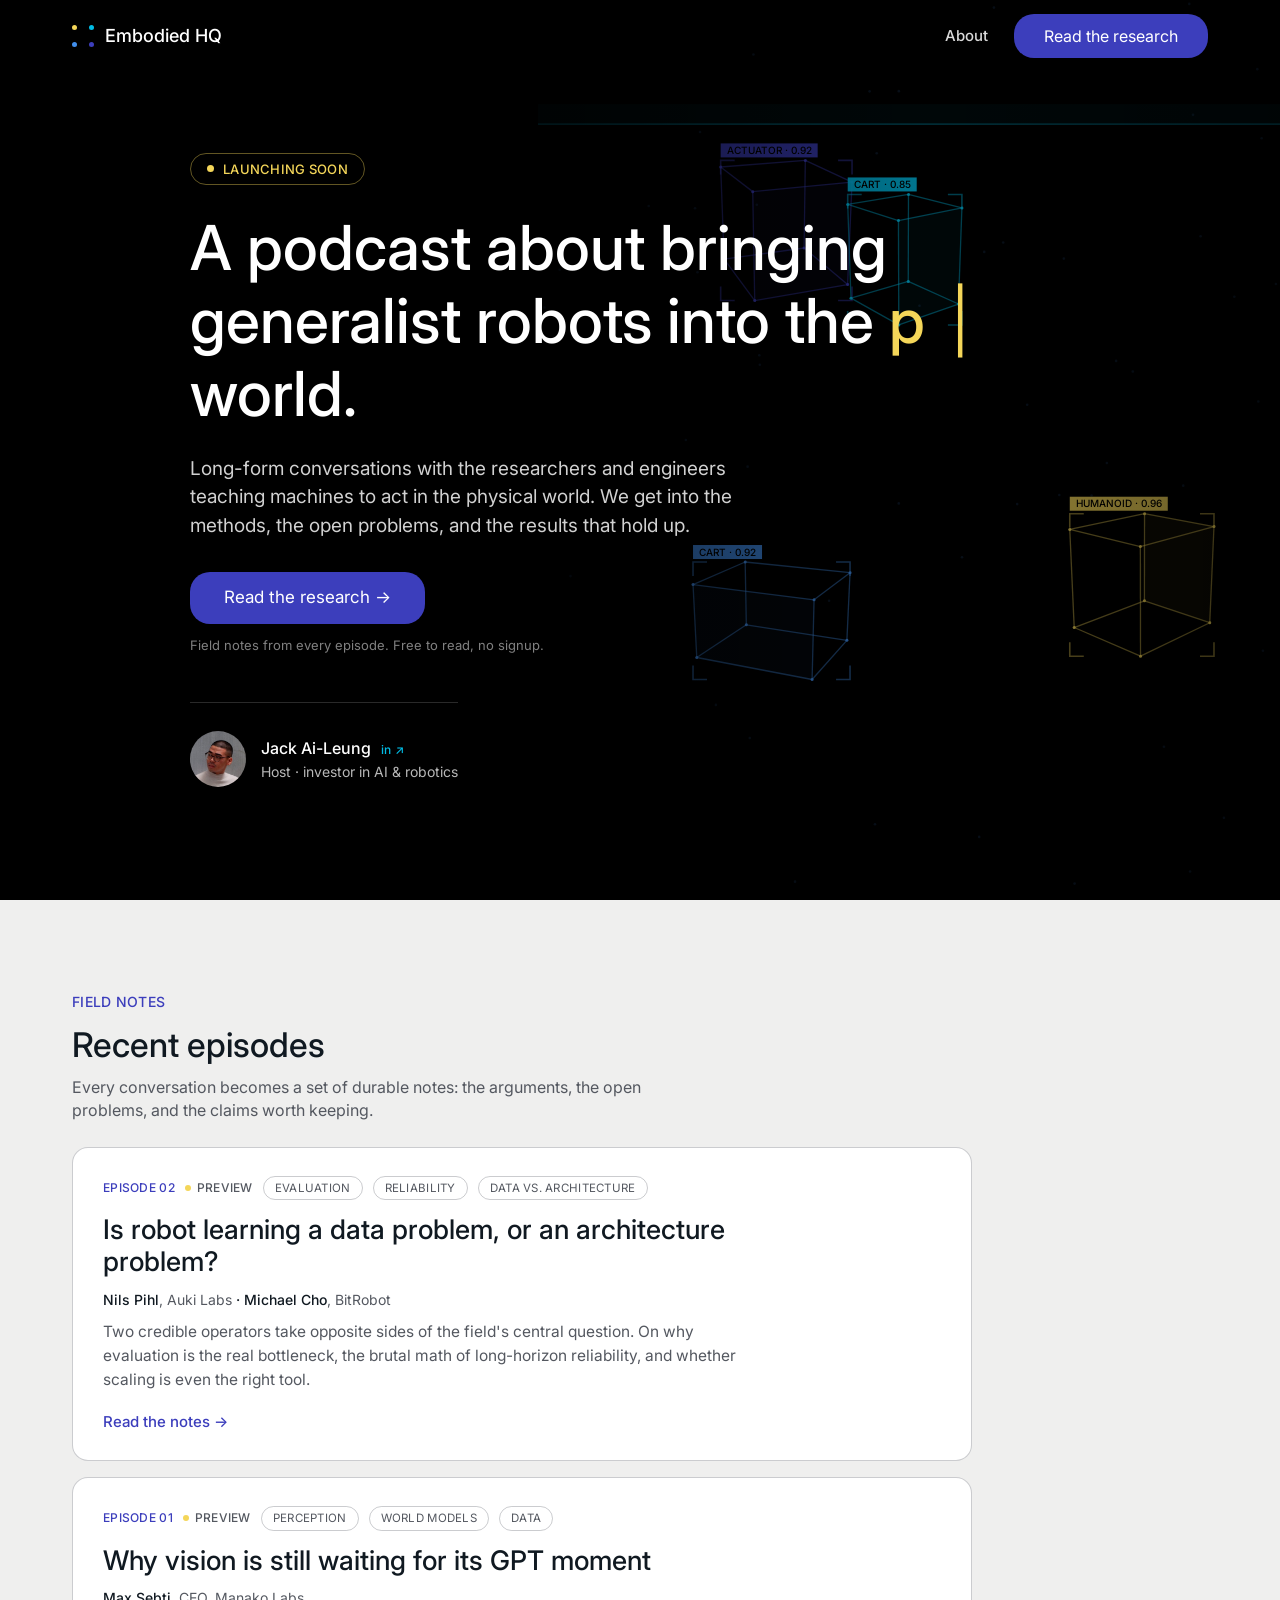
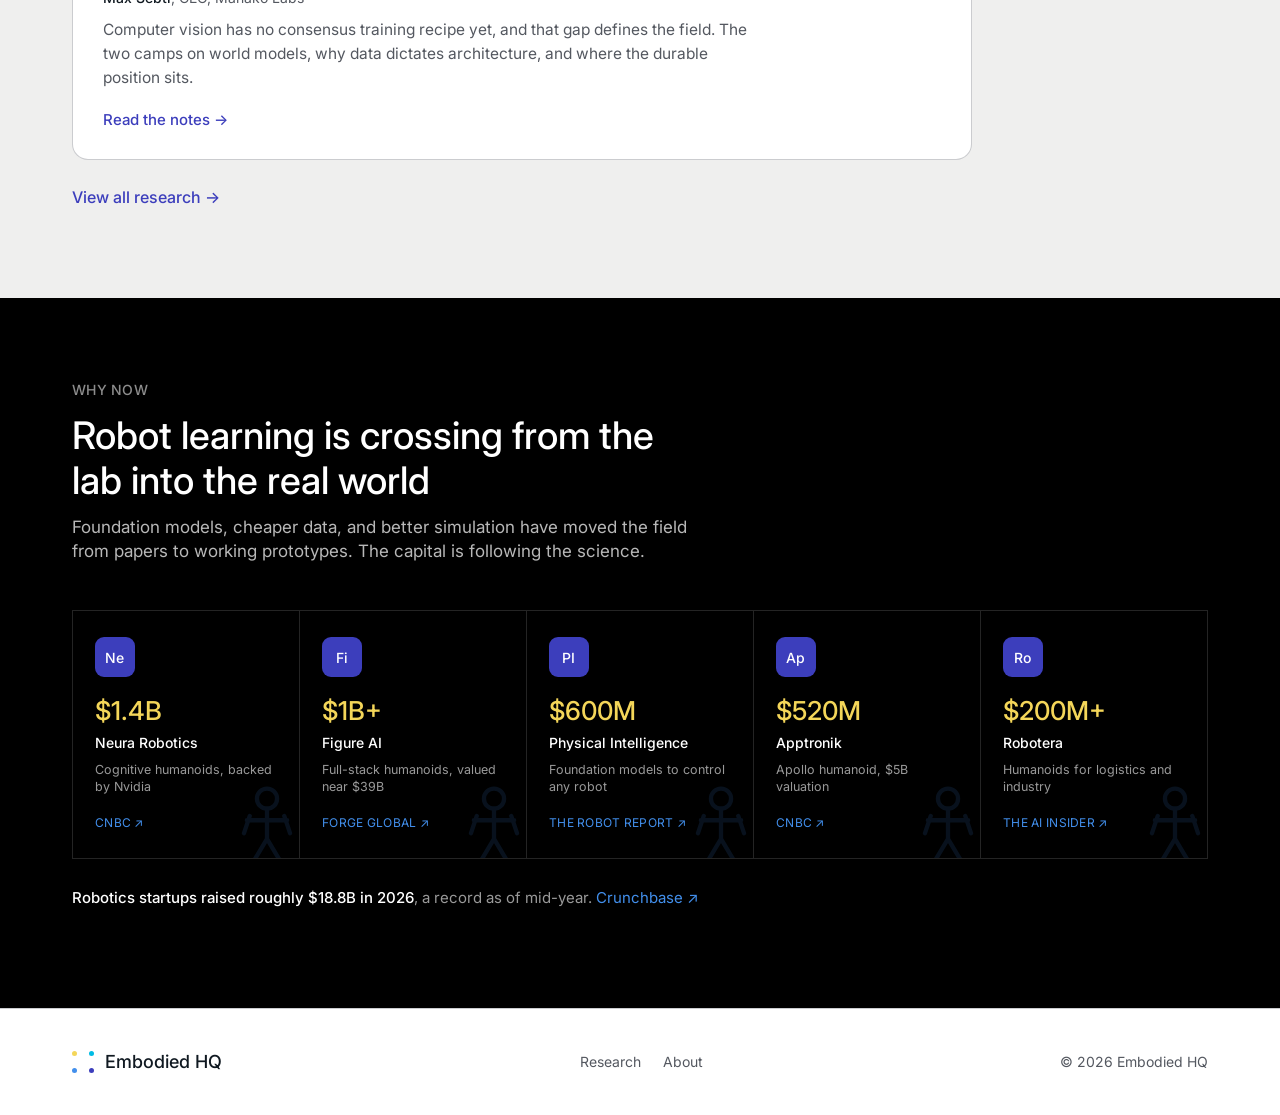
==== index.html @ 8eb31471 "Home: recent-episodes showcase, research-focused CTA, remove Substack - Remove 'What we get into' th" ====
<!DOCTYPE html>
<html lang="en">
<head>
<meta charset="UTF-8">
<meta name="viewport" content="width=device-width, initial-scale=1.0">
<title>Embodied HQ: A Podcast on Robot Learning</title>
<meta name="description" content="In-depth conversations with the researchers building generalist robots. We cover the methods, the open problems, and the results that hold up. Launching soon.">
<meta name="theme-color" content="#000000">
<link rel="canonical" href="https://embodiedhq.io/">
<meta property="og:type" content="website">
<meta property="og:site_name" content="Embodied HQ">
<meta property="og:url" content="https://embodiedhq.io/">
<meta property="og:title" content="Embodied HQ: A Podcast on Robot Learning">
<meta property="og:description" content="In-depth conversations with the researchers building generalist robots. We cover the methods, the open problems, and the results that hold up. Launching soon.">
<meta property="og:image" content="https://embodiedhq.io/og-image.png">
<meta property="og:image:width" content="1200">
<meta property="og:image:height" content="630">
<meta name="twitter:card" content="summary_large_image">
<meta name="twitter:title" content="Embodied HQ: A Podcast on Robot Learning">
<meta name="twitter:description" content="In-depth conversations with the researchers building generalist robots. We cover the methods, the open problems, and the results that hold up. Launching soon.">
<meta name="twitter:image" content="https://embodiedhq.io/og-image.png">
<link rel="icon" type="image/svg+xml" href="favicon.svg">
<link rel="preconnect" href="https://fonts.googleapis.com">
<link rel="preconnect" href="https://fonts.gstatic.com" crossorigin>
<link href="https://fonts.googleapis.com/css2?family=Inter:wght@400;500&display=swap" rel="stylesheet">
<link rel="stylesheet" href="styles.css">
<script type="application/ld+json">
{"@context":"https://schema.org","@type":"PodcastSeries","name":"Embodied HQ","url":"https://embodiedhq.io/","description":"A podcast on robot learning. Long-form conversations with the researchers and engineers building generalist robots.","inLanguage":"en"}
</script>
<script>
// funding-logo fallback: duckduckgo, then google favicons, then a styled monogram (defined early so it exists when an <img> load fails during parse)
function lf(img){
  if(!img.dataset.s){img.dataset.s='1';img.src='https://www.google.com/s2/favicons?domain='+img.dataset.d+'&sz=128';return;}
  img.onerror=null;var p=img.parentNode;p.classList.add('mono');p.textContent=img.dataset.m;
}
</script>
</head>
<body>

<header id="hdr">
  <div class="wrap nav">
    <a class="brand" href="#top">
      <span class="dots"><span></span><span></span><span></span><span></span></span>
      Embodied HQ
    </a>
    <nav class="nav-links">
      <a href="about.html">About</a>
      <a class="btn" href="research.html">Read the research</a>
    </nav>
  </div>
</header>

<main id="top">
  <!-- HERO -->
  <section class="hero" id="hero">
    <canvas id="cloud" aria-hidden="true"></canvas>
    <div class="veil"></div>
    <div class="wrap hero-inner">
      <span class="badge"><span class="pulse"></span>Launching soon</span>
      <h1>A podcast about bringing generalist robots into the <span class="rot" id="rot">real</span><span class="cursor">|</span> world.</h1>
      <p class="lede">Long-form conversations with the researchers and engineers teaching machines to act in the physical world. We get into the methods, the open problems, and the results that hold up.</p>
      <div class="hero-cta">
        <a class="btn btn-lg" href="research.html">Read the research →</a>
      </div>
      <p class="fineprint">Field notes from every episode. Free to read, no signup.</p>
      <a class="host" href="https://www.linkedin.com/in/jackpylon/" target="_blank" rel="noopener">
        <div class="pic" id="hostpic">JA</div>
        <div class="who">
          <div class="nm">Jack Ai-Leung <span class="in">in ↗</span></div>
          <div class="desc">Host · investor in AI &amp; robotics</div>
        </div>
      </a>
    </div>
  </section>

  <!-- RECENT EPISODES -->
  <section class="ep-teaser" id="episode">
    <div class="wrap">
      <div class="kicker reveal">
        <span class="eyebrow accent">Field notes</span>
        <h2>Recent episodes</h2>
        <p>Every conversation becomes a set of durable notes: the arguments, the open problems, and the claims worth keeping.</p>
      </div>
      <a class="ecard reveal" href="episode-02.html">
        <div class="top">
          <span class="num">Episode 02</span>
          <span class="status"><span class="dot"></span>Preview</span>
          <span class="tag">Evaluation</span>
          <span class="tag">Reliability</span>
          <span class="tag">Data vs. architecture</span>
        </div>
        <h3>Is robot learning a data problem, or an architecture problem?</h3>
        <div class="meta">Nils Pihl<span>, Auki Labs</span> · Michael Cho<span>, BitRobot</span></div>
        <p>Two credible operators take opposite sides of the field's central question. On why evaluation is the real bottleneck, the brutal math of long-horizon reliability, and whether scaling is even the right tool.</p>
        <span class="rlink">Read the notes →</span>
      </a>
      <a class="ecard reveal" href="episode-01.html">
        <div class="top">
          <span class="num">Episode 01</span>
          <span class="status"><span class="dot"></span>Preview</span>
          <span class="tag">Perception</span>
          <span class="tag">World models</span>
          <span class="tag">Data</span>
        </div>
        <h3>Why vision is still waiting for its GPT moment</h3>
        <div class="meta">Max Sebti<span>, CEO, Manako Labs</span></div>
        <p>Computer vision has no consensus training recipe yet, and that gap defines the field. The two camps on world models, why data dictates architecture, and where the durable position sits.</p>
        <span class="rlink">Read the notes →</span>
      </a>
      <a class="rlink reveal" href="research.html" style="display:inline-block;margin-top:10px;font-size:16px">View all research →</a>
    </div>
  </section>

  <!-- WHY NOW: research inflection, capital as supporting proof -->
  <section class="moment" id="moment">
    <div class="wrap">
      <div class="head-row reveal">
        <span class="eyebrow dim">Why now</span>
        <h2>Robot learning is crossing from the lab into the real world</h2>
        <p>Foundation models, cheaper data, and better simulation have moved the field from papers to working prototypes. The capital is following the science.</p>
      </div>
      <div class="heads">
        <a class="head reveal" href="https://www.cnbc.com/2026/06/10/neura-robotics-funding-ai-humanoid-robots.html" target="_blank" rel="noopener">
          <div class="logo"><img data-d="neura-robotics.com" data-m="Ne" src="https://icons.duckduckgo.com/ip3/neura-robotics.com.ico" alt="Neura Robotics" onerror="lf(this)"></div>
          <div class="amt">$1.4B</div>
          <div class="co">Neura Robotics</div>
          <div class="desc">Cognitive humanoids, backed by Nvidia</div>
          <span class="src">CNBC ↗</span>
          <svg class="glyph" viewBox="0 0 64 64" fill="none" stroke="currentColor" stroke-width="3" stroke-linecap="round"><circle cx="32" cy="13" r="7"/><path d="M32 20v21M18 28h28M32 41l-9 15M32 41l9 15M20 25l-4 12M44 25l4 12"/></svg>
        </a>
        <a class="head reveal" href="https://forgeglobal.com/insights/figure-ai-robotics-growth-2026/" target="_blank" rel="noopener">
          <div class="logo"><img data-d="figure.ai" data-m="Fi" src="https://icons.duckduckgo.com/ip3/figure.ai.ico" alt="Figure AI" onerror="lf(this)"></div>
          <div class="amt">$1B+</div>
          <div class="co">Figure AI</div>
          <div class="desc">Full-stack humanoids, valued near $39B</div>
          <span class="src">Forge Global ↗</span>
          <svg class="glyph" viewBox="0 0 64 64" fill="none" stroke="currentColor" stroke-width="3" stroke-linecap="round"><circle cx="32" cy="13" r="7"/><path d="M32 20v21M18 28h28M32 41l-9 15M32 41l9 15M20 25l-4 12M44 25l4 12"/></svg>
        </a>
        <a class="head reveal" href="https://www.therobotreport.com/physical-intelligence-raises-600m-advance-robot-foundation-models/" target="_blank" rel="noopener">
          <div class="logo"><img data-d="physicalintelligence.company" data-m="PI" src="https://icons.duckduckgo.com/ip3/physicalintelligence.company.ico" alt="Physical Intelligence" onerror="lf(this)"></div>
          <div class="amt">$600M</div>
          <div class="co">Physical Intelligence</div>
          <div class="desc">Foundation models to control any robot</div>
          <span class="src">The Robot Report ↗</span>
          <svg class="glyph" viewBox="0 0 64 64" fill="none" stroke="currentColor" stroke-width="3" stroke-linecap="round"><circle cx="32" cy="13" r="7"/><path d="M32 20v21M18 28h28M32 41l-9 15M32 41l9 15M20 25l-4 12M44 25l4 12"/></svg>
        </a>
        <a class="head reveal" href="https://www.cnbc.com/2026/02/11/apptronik-raises-520-million-at-5-billion-valuation-for-apollo-robot.html" target="_blank" rel="noopener">
          <div class="logo"><img data-d="apptronik.com" data-m="Ap" src="https://icons.duckduckgo.com/ip3/apptronik.com.ico" alt="Apptronik" onerror="lf(this)"></div>
          <div class="amt">$520M</div>
          <div class="co">Apptronik</div>
          <div class="desc">Apollo humanoid, $5B valuation</div>
          <span class="src">CNBC ↗</span>
          <svg class="glyph" viewBox="0 0 64 64" fill="none" stroke="currentColor" stroke-width="3" stroke-linecap="round"><circle cx="32" cy="13" r="7"/><path d="M32 20v21M18 28h28M32 41l-9 15M32 41l9 15M20 25l-4 12M44 25l4 12"/></svg>
        </a>
        <a class="head reveal" href="https://theaiinsider.tech/2026/05/08/chinas-humanoid-robot-maker-robotera-raises-over-usd-200m-in-new-funding-round/" target="_blank" rel="noopener">
          <div class="logo"><img data-d="robotera.com" data-m="Ro" src="https://icons.duckduckgo.com/ip3/robotera.com.ico" alt="Robotera" onerror="lf(this)"></div>
          <div class="amt">$200M+</div>
          <div class="co">Robotera</div>
          <div class="desc">Humanoids for logistics and industry</div>
          <span class="src">The AI Insider ↗</span>
          <svg class="glyph" viewBox="0 0 64 64" fill="none" stroke="currentColor" stroke-width="3" stroke-linecap="round"><circle cx="32" cy="13" r="7"/><path d="M32 20v21M18 28h28M32 41l-9 15M32 41l9 15M20 25l-4 12M44 25l4 12"/></svg>
        </a>
      </div>
      <p class="stat reveal"><b>Robotics startups raised roughly $18.8B in 2026</b>, a record as of mid-year. <a href="https://news.crunchbase.com/robotics/startup-venture-funding-surges-2026-data/" target="_blank" rel="noopener">Crunchbase ↗</a></p>
    </div>
  </section>
</main>

<footer>
  <div class="wrap foot">
    <a class="brand" href="#top">
      <span class="dots"><span></span><span></span><span></span><span></span></span>
      Embodied HQ
    </a>
    <div class="foot-links">
      <a href="research.html">Research</a>
      <a href="about.html">About</a>
    </div>
    <div class="cr">© 2026 Embodied HQ</div>
  </div>
</footer>

<script>
const hdr=document.getElementById('hdr');
addEventListener('scroll',()=>{hdr.classList.toggle('scrolled',scrollY>40);});
const RM=matchMedia('(prefers-reduced-motion:reduce)').matches;

// swap monogram for real photo if it loads
(function(){
  const el=document.getElementById('hostpic');const img=new Image();
  img.onload=()=>{el.textContent='';};img.onerror=()=>{el.style.backgroundImage='none';};
  img.src='host.jpg';
})();

// rotating hero word
(function(){
  if(RM)return;
  const words=['real','physical','messy','human','unstructured'];
  const el=document.getElementById('rot');let w=0,c=0,del=false;
  function tick(){const word=words[w];el.textContent=del?word.slice(0,c--):word.slice(0,c++);
    let t=del?55:110;if(!del&&c===word.length+1){del=true;t=1400;}
    else if(del&&c<0){del=false;c=0;w=(w+1)%words.length;t=180;}setTimeout(tick,t);}
  tick();
})();

// Machine-vision hero: animated 3D detection boxes + scan lock
(function(){
  if(RM)return;
  const cv=document.getElementById('cloud');const ctx=cv.getContext('2d');
  let W,H,DPR=Math.min(devicePixelRatio||1,2);
  const PAL=['#00BCE5','#428FEC','#F4D659','#3C3EBC'];
  const LABELS=['ROBOT ARM','GRIPPER','CONVEYOR','BIN','PALLET','OBJECT','HUMANOID','ACTUATOR','CART'];
  const F=520,PITCH=0.32,EDGES=[[0,1],[2,3],[4,5],[6,7],[0,2],[1,3],[4,6],[5,7],[0,4],[1,5],[2,6],[3,7]];
  let boxes=[],dots=[],scanY=0,scanDir=1;
  const rnd=(a,b)=>a+Math.random()*(b-a);
  function makeBox(fromRight){
    return {x:fromRight?W+90:rnd(W*0.30,W*0.95),y:rnd(H*0.24,H*0.80),
      w:rnd(72,132),h:rnd(58,108),d:rnd(60,118),
      yaw:rnd(0,6.28),yawv:rnd(-0.007,0.007)||0.004,vx:rnd(-0.45,-0.16),phase:rnd(0,6.28),
      col:PAL[(Math.random()*PAL.length)|0],label:LABELS[(Math.random()*LABELS.length)|0],
      conf:rnd(0.82,0.99),flash:0};
  }
  function build(){
    boxes=[];const n=W<720?2:4;for(let i=0;i<n;i++)boxes.push(makeBox(false));
    dots=[];const dn=Math.min(80,(W*H/13000)|0);
    for(let i=0;i<dn;i++)dots.push({x:Math.random()*W,y:Math.random()*H,vx:rnd(-0.12,-0.02)});
  }
  function verts(b,cy){
    const hw=b.w/2,hh=b.h/2,hd=b.d/2,ca=Math.cos(b.yaw),sa=Math.sin(b.yaw),cp=Math.cos(PITCH),sp=Math.sin(PITCH),o=[];
    for(const sx of[-1,1])for(const sy of[-1,1])for(const sz of[-1,1]){
      const x=sx*hw,y=sy*hh,z=sz*hd,x1=x*ca-z*sa,z1=x*sa+z*ca,y2=y*cp-z1*sp,z2=y*sp+z1*cp,s=F/(F+z2);
      o.push({X:b.x+x1*s,Y:cy+y2*s});
    }
    return o;
  }
  function frame(ts){
    ctx.clearRect(0,0,W,H);
    ctx.fillStyle='#428FEC';
    for(const d of dots){d.x+=d.vx;if(d.x<0)d.x=W;ctx.globalAlpha=0.15;ctx.beginPath();ctx.arc(d.x,d.y,1.3,0,6.28);ctx.fill();}
    scanY+=1.7*scanDir;if(scanY>H){scanY=H;scanDir=-1;}if(scanY<0){scanY=0;scanDir=1;}
    ctx.globalAlpha=0.45;ctx.strokeStyle='#00BCE5';ctx.lineWidth=1.3;
    ctx.beginPath();ctx.moveTo(0,scanY);ctx.lineTo(W,scanY);ctx.stroke();
    ctx.globalAlpha=0.05;ctx.fillStyle='#00BCE5';ctx.fillRect(0,scanDir>0?scanY-20:scanY,W,20);
    for(const b of boxes){
      b.yaw+=b.yawv;b.x+=b.vx;
      const cy=b.y+Math.sin(ts*0.0012+b.phase)*5;
      const vs=verts(b,cy);
      let minX=1e9,minY=1e9,maxX=-1e9,maxY=-1e9;
      for(const v of vs){if(v.X<minX)minX=v.X;if(v.Y<minY)minY=v.Y;if(v.X>maxX)maxX=v.X;if(v.Y>maxY)maxY=v.Y;}
      if(maxX<-30){Object.assign(b,makeBox(true));continue;}
      if(Math.abs((minY+maxY)/2-scanY)<24)b.flash=1;b.flash*=0.93;
      ctx.globalAlpha=0.05+b.flash*0.12;ctx.fillStyle=b.col;
      ctx.beginPath();ctx.moveTo(vs[1].X,vs[1].Y);ctx.lineTo(vs[3].X,vs[3].Y);ctx.lineTo(vs[7].X,vs[7].Y);ctx.lineTo(vs[5].X,vs[5].Y);ctx.closePath();ctx.fill();
      ctx.strokeStyle=b.col;ctx.lineWidth=1.3;
      for(const e of EDGES){ctx.globalAlpha=0.5+b.flash*0.4;ctx.beginPath();ctx.moveTo(vs[e[0]].X,vs[e[0]].Y);ctx.lineTo(vs[e[1]].X,vs[e[1]].Y);ctx.stroke();}
      ctx.globalAlpha=0.9;ctx.fillStyle=b.col;
      for(const v of vs){ctx.beginPath();ctx.arc(v.X,v.Y,1.5,0,6.28);ctx.fill();}
      const L=14;ctx.globalAlpha=0.5+b.flash*0.5;ctx.lineWidth=1.6;ctx.beginPath();
      ctx.moveTo(minX,minY+L);ctx.lineTo(minX,minY);ctx.lineTo(minX+L,minY);
      ctx.moveTo(maxX-L,minY);ctx.lineTo(maxX,minY);ctx.lineTo(maxX,minY+L);
      ctx.moveTo(maxX,maxY-L);ctx.lineTo(maxX,maxY);ctx.lineTo(maxX-L,maxY);
      ctx.moveTo(minX+L,maxY);ctx.lineTo(minX,maxY);ctx.lineTo(minX,maxY-L);ctx.stroke();
      const txt=b.label+' · '+(b.conf+Math.sin(ts*0.002+b.phase)*0.008).toFixed(2);
      ctx.font='500 10px Inter, sans-serif';const tw=ctx.measureText(txt).width;
      ctx.globalAlpha=0.92;ctx.fillStyle=b.col;ctx.fillRect(minX,minY-17,tw+12,14);
      ctx.globalAlpha=1;ctx.fillStyle='#000';ctx.fillText(txt,minX+6,minY-6.5);
    }
    ctx.globalAlpha=1;requestAnimationFrame(frame);
  }
  function resize(){W=cv.clientWidth;H=cv.clientHeight;cv.width=W*DPR;cv.height=H*DPR;ctx.setTransform(DPR,0,0,DPR,0,0);build();}
  addEventListener('resize',resize);resize();requestAnimationFrame(frame);
})();

const io=new IntersectionObserver((es)=>{es.forEach(e=>{if(e.isIntersecting){e.target.classList.add('in');io.unobserve(e.target);}});},{threshold:0.12});
document.querySelectorAll('.reveal').forEach(el=>io.observe(el));
</script>
</body>
</html>
---- styles.css ----
/* Embodied HQ — shared stylesheet */
:root{
  --bg:#FFFFFF;--bg-dark:#000000;--text:#101921;--muted:#545860;
  --hairline:rgba(84,88,96,0.30);--line-dk:rgba(255,255,255,0.14);
  --accent:#3C3EBC;--highlight:#F4D659;--blue:#428FEC;--cyan:#00BCE5;--panel:#EFEFEE;
  --container:1200px;--radius-pill:20px;
  --font:"Inter",-apple-system,BlinkMacSystemFont,sans-serif;--ease:0.6s ease-in-out;
}
*{margin:0;padding:0;box-sizing:border-box}
html{scroll-behavior:smooth}
body{font-family:var(--font);font-weight:400;color:var(--text);background:var(--bg);font-size:16px;line-height:1.41;-webkit-font-smoothing:antialiased}
.wrap{max-width:var(--container);margin:0 auto;padding:0 32px}
a{color:inherit;text-decoration:none}
.eyebrow{font-size:14px;font-weight:500;letter-spacing:0.28px;text-transform:uppercase;color:var(--muted)}
.eyebrow.dim{color:rgba(255,255,255,0.55)}
.eyebrow.accent{color:var(--accent)}
h1,h2,h3{font-weight:500;letter-spacing:normal}

.btn{display:inline-block;background:var(--accent);color:#fff;border:0;border-radius:var(--radius-pill);padding:11px 30px;font-family:var(--font);font-size:16px;font-weight:400;cursor:pointer;transition:var(--ease)}
.btn:hover{background:#2c2e9c;transform:translateY(-1px)}
.btn-lg{padding:14px 34px;font-size:17px}

header{position:fixed;top:0;left:0;right:0;z-index:50;background:transparent;transition:var(--ease)}
header.scrolled{background:rgba(255,255,255,0.92);backdrop-filter:blur(8px);border-bottom:1px solid var(--hairline)}
.nav{display:flex;align-items:center;justify-content:space-between;height:72px}
.brand{display:flex;align-items:center;gap:11px;font-weight:500;font-size:18px;color:#fff;transition:var(--ease);white-space:nowrap;flex:0 0 auto}
header.scrolled .brand{color:var(--text)}
.brand .dots{display:inline-block;width:22px;height:22px;position:relative}
.brand .dots span{position:absolute;width:5px;height:5px;border-radius:50%}
.brand .dots span:nth-child(1){top:0;left:0;background:var(--highlight)}
.brand .dots span:nth-child(2){top:0;right:0;background:var(--cyan)}
.brand .dots span:nth-child(3){bottom:0;left:0;background:var(--blue)}
.brand .dots span:nth-child(4){bottom:0;right:0;background:var(--accent)}
.nav .btn{color:#fff}
.nav-links{display:flex;align-items:center;gap:26px}
.nav-links>a:not(.btn){font-size:15px;font-weight:500;color:rgba(255,255,255,0.85);transition:var(--ease)}
header.scrolled .nav-links>a:not(.btn){color:var(--text)}
.nav-links>a:not(.btn):hover{color:#fff}
header.scrolled .nav-links>a:not(.btn):hover{color:var(--accent)}

/* HERO (home) */
.hero{position:relative;background:var(--bg-dark);color:#fff;min-height:100vh;display:flex;align-items:center;overflow:hidden}
#cloud{position:absolute;inset:0;width:100%;height:100%;display:block;z-index:0}
.hero .veil{position:absolute;inset:0;z-index:1;pointer-events:none;background:linear-gradient(90deg,rgba(0,0,0,0.93) 0%,rgba(0,0,0,0.72) 40%,rgba(0,0,0,0.32) 72%,rgba(0,0,0,0.55) 100%)}
.hero-inner{position:relative;z-index:2;padding:120px 0 80px}
.badge{display:inline-flex;align-items:center;gap:9px;font-size:13px;font-weight:500;letter-spacing:0.28px;text-transform:uppercase;color:var(--highlight);border:1px solid rgba(244,214,89,0.4);border-radius:var(--radius-pill);padding:6px 16px;margin-bottom:26px}
.badge .pulse{width:7px;height:7px;border-radius:50%;background:var(--highlight);animation:pulse 2s infinite}
@keyframes pulse{0%{box-shadow:0 0 0 0 rgba(244,214,89,0.5)}70%{box-shadow:0 0 0 8px rgba(244,214,89,0)}100%{box-shadow:0 0 0 0 rgba(244,214,89,0)}}
.hero h1{font-size:clamp(38px,6vw,62px);line-height:1.18;font-weight:500;max-width:900px;margin:0 0 24px}
.hero h1 .rot{color:var(--highlight);display:inline-block;min-width:1.6ch}
.hero h1 .cursor{color:var(--highlight);font-weight:400;animation:blink 1s step-end infinite}
@keyframes blink{50%{opacity:0}}
.hero p.lede{font-size:19px;line-height:1.5;color:rgba(255,255,255,0.82);max-width:600px;margin-bottom:32px}
.fineprint{font-size:13px;color:rgba(255,255,255,0.5);margin-top:12px}

.host{display:flex;align-items:center;gap:15px;margin-top:48px;padding-top:28px;border-top:1px solid rgba(255,255,255,0.16);max-width:480px;width:fit-content;transition:var(--ease)}
.host:hover{opacity:0.82}
.host .pic{width:56px;height:56px;border-radius:50%;flex:0 0 56px;background:var(--accent) center/cover no-repeat;background-image:url('host.jpg');display:flex;align-items:center;justify-content:center;font-size:19px;font-weight:500;color:#fff;overflow:hidden}
.host .who .nm{font-size:16px;font-weight:500;color:#fff}
.host .who .nm .in{font-size:12px;letter-spacing:0.4px;color:var(--cyan);margin-left:6px}
.host .who .desc{font-size:14px;color:rgba(255,255,255,0.72);margin-top:2px}

/* THEMES */
.themes{background:var(--bg-dark);color:#fff;padding:100px 0 0}
.themes .head-row{margin-bottom:40px;max-width:660px}
.themes h2{font-size:clamp(26px,3.2vw,38px);line-height:1.18;margin:12px 0 14px}
.themes .head-row p{font-size:17px;color:rgba(255,255,255,0.72)}
.tgrid{display:grid;grid-template-columns:repeat(3,1fr);border-top:1px solid var(--line-dk);border-left:1px solid var(--line-dk)}
@media(max-width:900px){.tgrid{grid-template-columns:repeat(2,1fr)}}
@media(max-width:560px){.tgrid{grid-template-columns:1fr}}
.tcard{background:#000;padding:26px 22px;transition:var(--ease);border-right:1px solid var(--line-dk);border-bottom:1px solid var(--line-dk)}
.tcard:hover{background:#0b0b0b}
.tcard .tn{font-size:12px;letter-spacing:0.28px;text-transform:uppercase;color:var(--blue);display:block;margin-bottom:12px}
.tcard:hover .tn{color:var(--cyan)}
.tcard .tt{font-size:16px;font-weight:500;color:#fff;margin-bottom:8px}
.tcard .td{font-size:13.5px;line-height:1.5;color:rgba(255,255,255,0.62)}

/* WHY NOW / funding */
.moment{background:var(--bg-dark);color:#fff;padding:80px 0 100px}
.moment .head-row{margin-bottom:46px;max-width:640px}
.moment h2{font-size:clamp(26px,3.2vw,38px);line-height:1.18;margin:12px 0 14px}
.moment .head-row p{font-size:17px;color:rgba(255,255,255,0.72)}
.heads{display:grid;grid-template-columns:repeat(5,1fr);border-top:1px solid var(--line-dk);border-left:1px solid var(--line-dk)}
@media(max-width:900px){.heads{grid-template-columns:repeat(2,1fr)}}
@media(max-width:560px){.heads{grid-template-columns:1fr}}
.head{position:relative;overflow:hidden;background:#000;padding:26px 22px;transition:var(--ease);display:block;border-right:1px solid var(--line-dk);border-bottom:1px solid var(--line-dk)}
.head:hover{background:#0b0b0b}
.head .logo{position:relative;z-index:2;width:40px;height:40px;border-radius:9px;background:#fff;display:flex;align-items:center;justify-content:center;margin-bottom:16px;overflow:hidden}
.head .logo img{width:28px;height:28px;object-fit:contain}
.head .logo.mono{background:var(--accent);color:#fff;font-size:14px;font-weight:500;letter-spacing:0.3px}
.head .amt{position:relative;z-index:2;font-size:26px;font-weight:500;color:var(--highlight)}
.head .co{position:relative;z-index:2;font-size:14px;font-weight:500;margin:3px 0 8px;color:#fff}
.head .desc{position:relative;z-index:2;font-size:12.5px;line-height:1.4;color:rgba(255,255,255,0.6);margin-bottom:14px;min-height:34px}
.head .src{position:relative;z-index:2;display:inline-block;font-size:12px;letter-spacing:0.28px;text-transform:uppercase;color:var(--blue)}
.head:hover .src{color:var(--cyan)}
.head .glyph{position:absolute;right:-14px;bottom:-14px;width:92px;height:92px;color:var(--blue);opacity:0.12;z-index:1;transition:var(--ease)}
.head:hover .glyph{opacity:0.2;color:var(--cyan)}
.stat{margin-top:28px;font-size:15px;color:rgba(255,255,255,0.6)}
.stat b{color:#fff;font-weight:500}
.stat a{color:var(--blue)}

/* LATEST EPISODE TEASER */
.ep-teaser{background:var(--panel);color:var(--text);padding:90px 0}
.ep-teaser .kicker{margin-bottom:26px;max-width:640px}
.ep-teaser .kicker h2{font-size:clamp(24px,3vw,34px);line-height:1.16;margin:12px 0 12px}
.ep-teaser .kicker p{font-size:16px;color:var(--muted)}
.teaser-card{display:block;background:#fff;border:1px solid var(--hairline);border-radius:18px;padding:38px 40px;max-width:860px;transition:var(--ease)}
.teaser-card:hover{border-color:var(--accent)}
.teaser-card .eyebrow{color:var(--accent);display:block;margin-bottom:12px}
.teaser-card h3{font-size:clamp(22px,2.6vw,30px);font-weight:500;line-height:1.18;margin-bottom:16px;max-width:640px}
.teaser-card .guest{display:inline-flex;align-items:center;gap:10px;font-size:14px;color:var(--muted);margin-bottom:16px}
.teaser-card .guest .g-pic{width:32px;height:32px;border-radius:50%;flex:0 0 32px;background:var(--accent);display:flex;align-items:center;justify-content:center;font-size:12px;font-weight:500;color:#fff;letter-spacing:0.3px}
.teaser-card .guest .g-pic2{margin-left:-20px;box-shadow:0 0 0 2px #fff}
.teaser-card>p{font-size:16px;line-height:1.55;color:var(--muted);max-width:660px;margin-bottom:24px}
.rlink{display:inline-block;font-size:15px;font-weight:500;color:var(--accent);transition:var(--ease)}
.rlink:hover{color:#2c2e9c}

/* RESEARCH / interior hero */
.rhero{background:var(--bg-dark);color:#fff;padding:150px 0 70px}
.rhero .eyebrow{color:var(--highlight)}
.rhero h1{font-size:clamp(34px,5vw,54px);line-height:1.14;font-weight:500;max-width:820px;margin:14px 0 20px}
.rhero p{font-size:19px;line-height:1.5;color:rgba(255,255,255,0.78);max-width:640px}

/* EPISODE INDEX (research) */
.rindex{background:var(--bg);padding:64px 0 90px}
.rindex .lbl{font-size:13px;font-weight:500;letter-spacing:0.28px;text-transform:uppercase;color:var(--muted);margin-bottom:20px}
.ecard{display:block;border:1px solid var(--hairline);border-radius:16px;padding:28px 30px;background:#fff;transition:var(--ease);max-width:900px;margin-bottom:16px}
.ecard:hover{border-color:var(--accent);transform:translateY(-2px)}
.ecard .top{display:flex;gap:10px;align-items:center;flex-wrap:wrap;margin-bottom:14px}
.ecard .num{font-size:12px;font-weight:500;letter-spacing:0.28px;text-transform:uppercase;color:var(--accent)}
.ecard .status{display:inline-flex;align-items:center;gap:6px;font-size:12px;font-weight:500;letter-spacing:0.28px;text-transform:uppercase;color:var(--muted)}
.ecard .status .dot{width:6px;height:6px;border-radius:50%;background:var(--highlight)}
.ecard .tag{font-size:11.5px;letter-spacing:0.28px;text-transform:uppercase;color:var(--muted);border:1px solid var(--hairline);border-radius:var(--radius-pill);padding:3px 11px}
.ecard h3{font-size:clamp(21px,2.5vw,27px);font-weight:500;line-height:1.18;margin-bottom:12px;max-width:640px}
.ecard .meta{font-size:14px;color:var(--text);font-weight:500;margin-bottom:10px}
.ecard .meta span{color:var(--muted);font-weight:400}
.ecard>p{font-size:15.5px;line-height:1.55;color:var(--muted);max-width:660px;margin-bottom:18px}
.ecard:hover .rlink{color:#2c2e9c}

/* EPISODE detail (episode pages) */
.ephead{background:var(--bg-dark);color:#fff;padding:132px 0 62px}
.ephead .crumb{font-size:13px;letter-spacing:0.2px;color:rgba(255,255,255,0.55);margin-bottom:16px}
.ephead .crumb a{color:rgba(255,255,255,0.85);transition:var(--ease)}
.ephead .crumb a:hover{color:#fff}
.ephead .ep-num{font-size:12px;font-weight:500;letter-spacing:0.28px;text-transform:uppercase;color:var(--highlight)}
.ephead h1{font-size:clamp(28px,3.8vw,46px);line-height:1.12;font-weight:500;margin:12px 0 18px;max-width:840px}
.ephead .guest{display:flex;align-items:center;gap:11px;font-size:15px;color:rgba(255,255,255,0.72);flex-wrap:wrap}
.ephead .guest a{color:var(--cyan);font-weight:500}
.ephead .guest .g-pic{width:38px;height:38px;border-radius:50%;flex:0 0 38px;background:var(--accent);display:flex;align-items:center;justify-content:center;font-size:13px;font-weight:500;color:#fff;letter-spacing:0.3px}
.ephead .guest .g-pic+.g-pic{margin-left:-21px;box-shadow:0 0 0 2px var(--bg-dark)}
.ephead .lede{font-size:18px;line-height:1.55;color:rgba(255,255,255,0.82);max-width:760px;margin-top:24px}
.epbody{background:var(--panel);color:var(--text);padding:64px 0 90px}
.ideas{display:grid;grid-template-columns:repeat(2,1fr);gap:16px;margin-bottom:56px}
@media(max-width:720px){.ideas{grid-template-columns:1fr}}
.idea{background:#fff;border:1px solid var(--hairline);border-radius:14px;padding:24px}
.idea .q{font-size:18px;font-weight:500;line-height:1.34;margin-bottom:9px}
.idea .a{font-size:14.5px;line-height:1.55;color:var(--muted)}
.notes-h{font-size:14px;font-weight:500;letter-spacing:0.28px;text-transform:uppercase;color:var(--muted);margin-bottom:8px}
.note{border-top:1px solid var(--hairline)}
.note:last-of-type{border-bottom:1px solid var(--hairline)}
.note summary{cursor:pointer;list-style:none;padding:19px 0;font-size:17px;font-weight:500;display:flex;justify-content:space-between;align-items:center;gap:16px}
.note summary::-webkit-details-marker{display:none}
.note summary::after{content:'+';color:var(--accent);font-size:22px;font-weight:400;line-height:1}
.note[open] summary::after{content:'\2013'}
.note .body{padding:0 0 20px}
.note .body ul{margin:0}
.note .body li{list-style:none;position:relative;padding:7px 0 7px 22px;font-size:15px;line-height:1.52;color:var(--muted);max-width:820px}
.note .body li::before{content:'';position:absolute;left:3px;top:15px;width:6px;height:6px;border-radius:50%;background:var(--blue)}
.note .body li b{color:var(--text);font-weight:500}
.backlink{padding:26px 0 0}
.backlink a{font-size:14px;color:var(--muted);transition:var(--ease)}
.backlink a:hover{color:var(--accent)}

/* ABOUT / prose */
.prose{background:var(--bg);color:var(--text);padding:78px 0}
.prose:nth-of-type(even){background:var(--panel)}
.pblock{max-width:760px}
.pblock .eyebrow{color:var(--accent);display:block;margin-bottom:14px}
.pblock h2{font-size:clamp(24px,2.8vw,32px);line-height:1.18;margin-bottom:18px}
.pblock p{font-size:17px;line-height:1.62;color:var(--text);margin-bottom:16px}
.pblock p:last-child{margin-bottom:0}
.pblock p.muted{color:var(--muted)}
.pblock ul.plain{list-style:none;margin:6px 0 0}
.pblock ul.plain li{position:relative;padding:8px 0 8px 22px;font-size:16px;line-height:1.55;color:var(--muted)}
.pblock ul.plain li::before{content:'';position:absolute;left:2px;top:16px;width:6px;height:6px;border-radius:50%;background:var(--accent)}
.pblock ul.plain li b{color:var(--text);font-weight:500}
.hostcard{display:flex;gap:18px;align-items:flex-start;max-width:640px;margin-top:6px}
.hostcard .pic{width:64px;height:64px;border-radius:50%;flex:0 0 64px;background:var(--accent) center/cover no-repeat;background-image:url('host.jpg');display:flex;align-items:center;justify-content:center;font-size:20px;font-weight:500;color:#fff;overflow:hidden}
.hostcard .nm{font-size:18px;font-weight:500;margin-bottom:4px}
.hostcard .role{font-size:14px;color:var(--muted);margin-bottom:12px}
.hostcard p{font-size:16px;line-height:1.6;color:var(--muted);margin-bottom:0}
.hostcard a{color:var(--accent);font-weight:500}

footer{padding:40px 0;border-top:1px solid var(--hairline)}
.foot{display:flex;align-items:center;justify-content:space-between;gap:20px;flex-wrap:wrap}
.foot .brand{color:var(--text)}
.foot-links{display:flex;gap:22px;font-size:14px;color:var(--muted);flex-wrap:wrap}
.foot-links a{transition:var(--ease)}
.foot-links a:hover{color:var(--text)}
.foot .cr{font-size:14px;color:var(--muted)}

.reveal{opacity:0;transform:translateY(16px);transition:opacity .7s ease,transform .7s ease}
.reveal.in{opacity:1;transform:none}

@media(min-width:900px){#cloud{left:auto;right:0;width:58%}}
@media(max-width:480px){.wrap{padding:0 20px}.nav-links{gap:16px}.brand{font-size:16px}}
@media(prefers-reduced-motion:reduce){
  *,*::before,*::after{animation-duration:.001ms!important;animation-iteration-count:1!important;transition-duration:.001ms!important;scroll-behavior:auto!important}
  .reveal{opacity:1;transform:none}
}
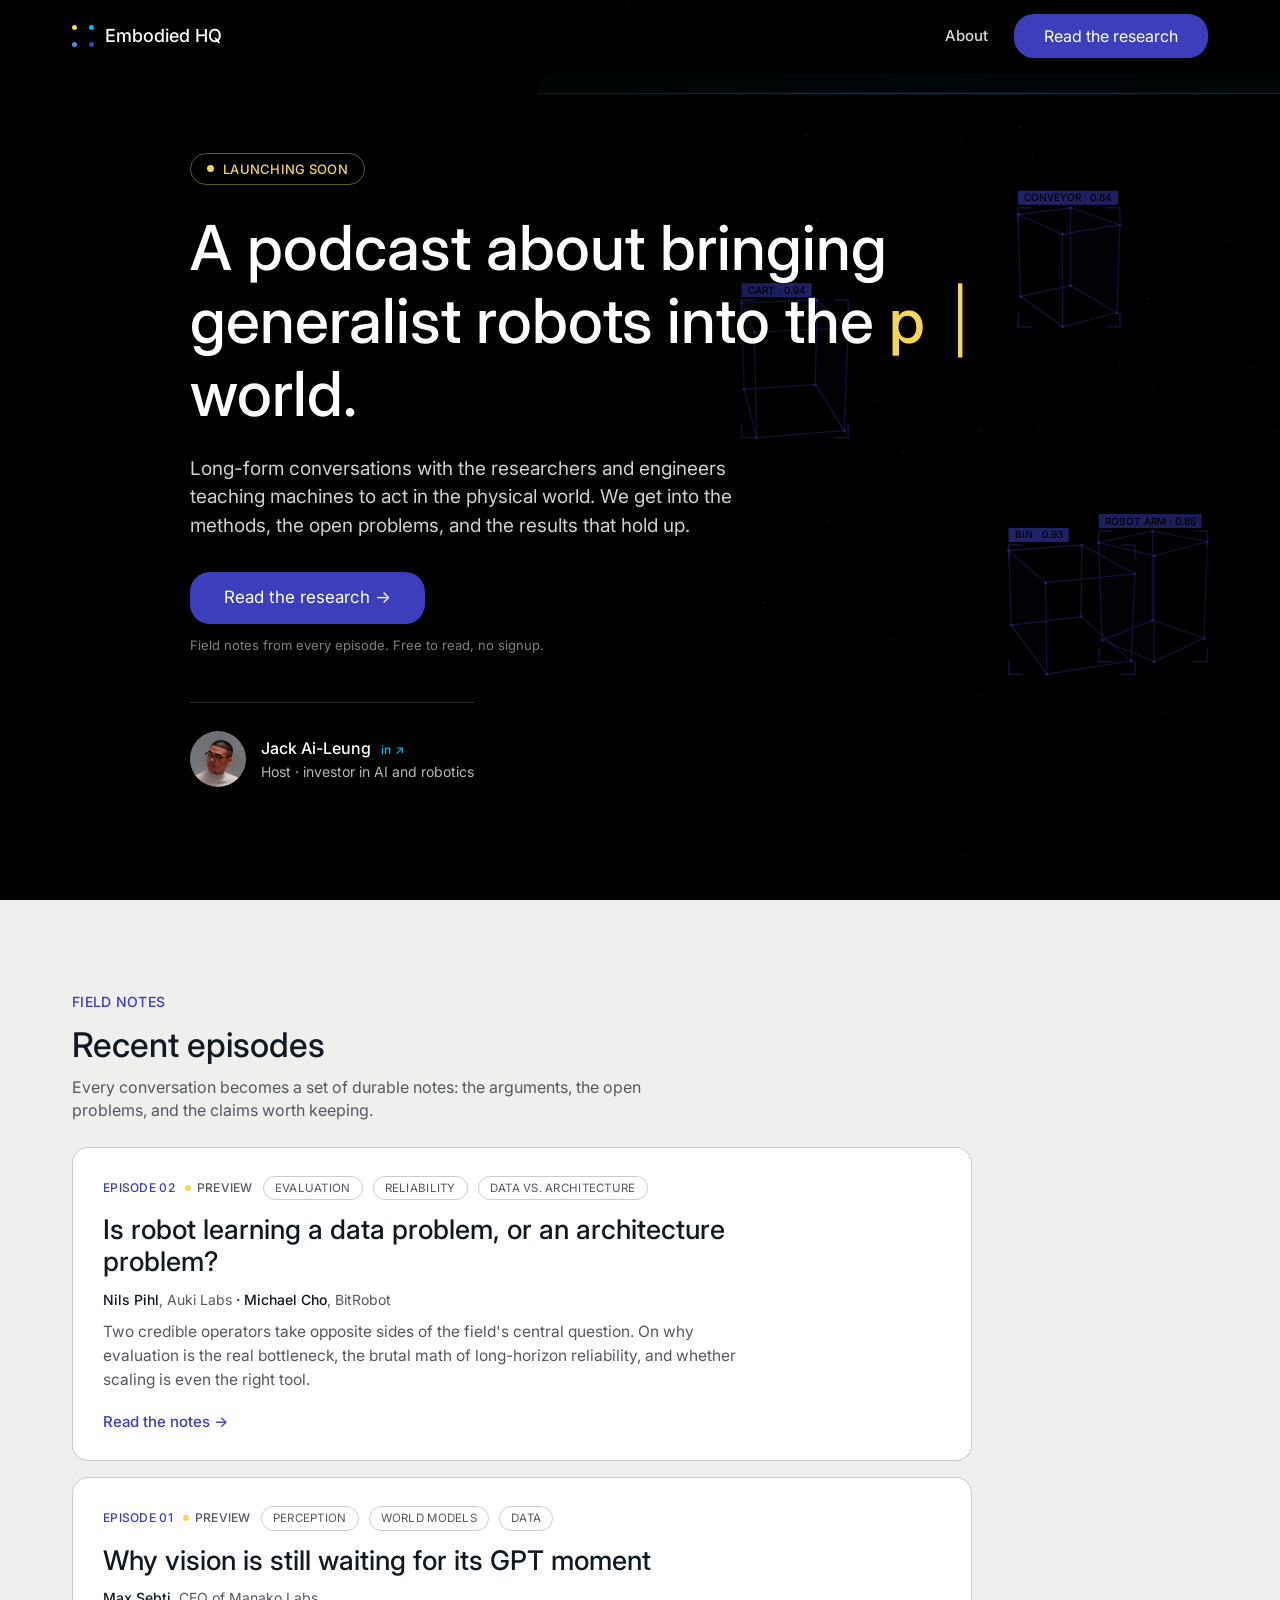
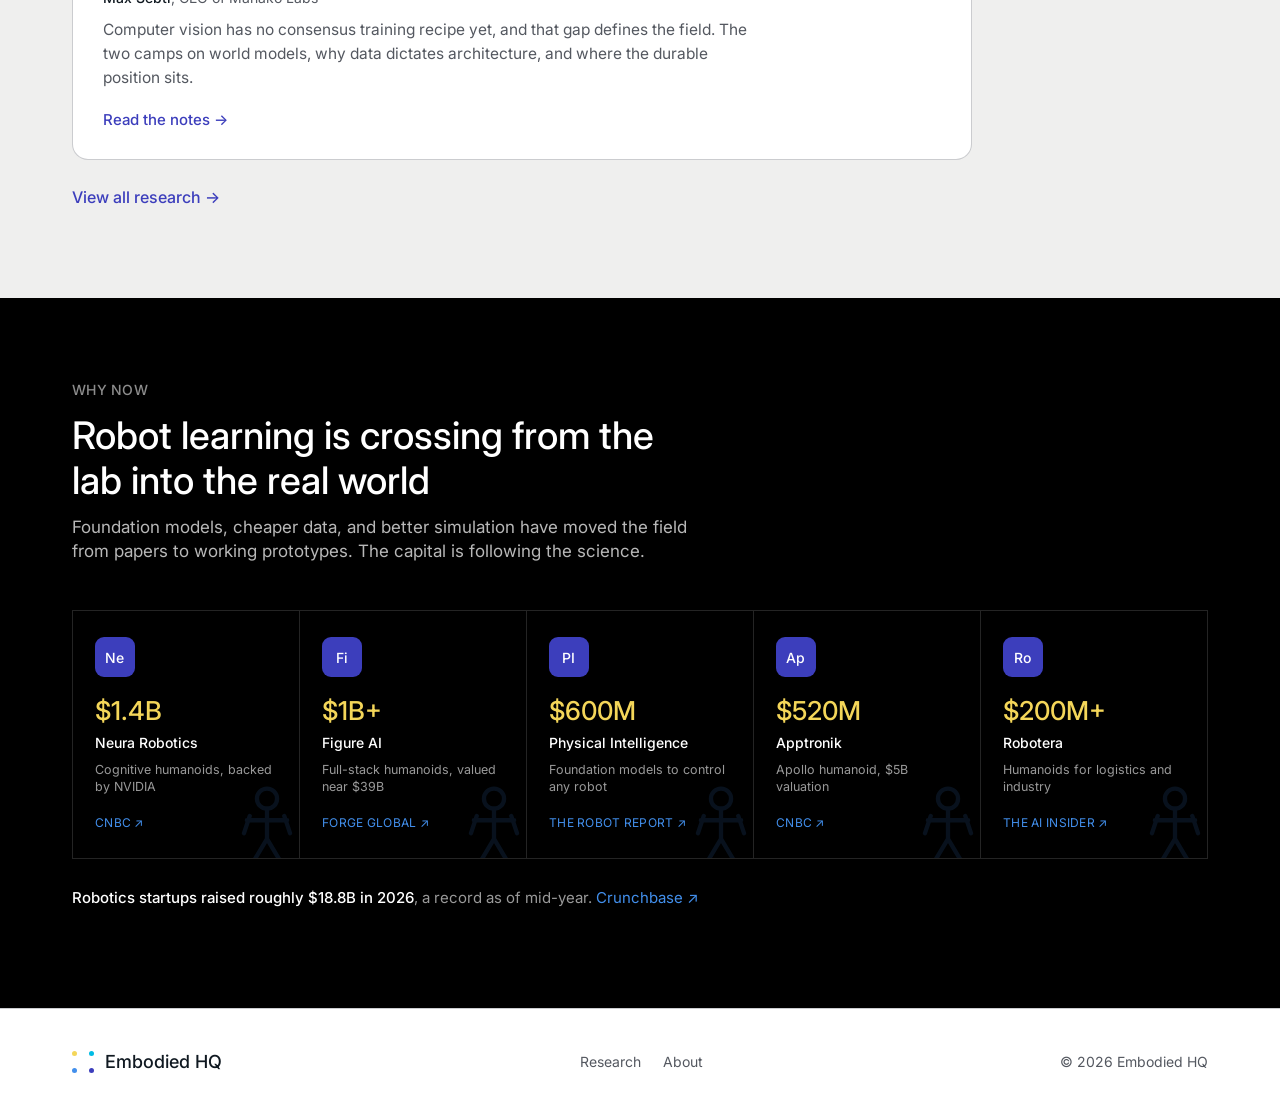
==== commit 06c54ba2: "Readability audit fixes (content agent) - Fix factual slip: 'more than ten' approaches -> 'roughly t" ====
--- a/index.html
+++ b/index.html
@@ -67,7 +67,7 @@
         <div class="pic" id="hostpic">JA</div>
         <div class="who">
           <div class="nm">Jack Ai-Leung <span class="in">in ↗</span></div>
-          <div class="desc">Host · investor in AI &amp; robotics</div>
+          <div class="desc">Host · investor in AI and robotics</div>
         </div>
       </a>
     </div>
@@ -103,7 +103,7 @@
           <span class="tag">Data</span>
         </div>
         <h3>Why vision is still waiting for its GPT moment</h3>
-        <div class="meta">Max Sebti<span>, CEO, Manako Labs</span></div>
+        <div class="meta">Max Sebti<span>, CEO of Manako Labs</span></div>
         <p>Computer vision has no consensus training recipe yet, and that gap defines the field. The two camps on world models, why data dictates architecture, and where the durable position sits.</p>
         <span class="rlink">Read the notes →</span>
       </a>
@@ -124,7 +124,7 @@
           <div class="logo"><img data-d="neura-robotics.com" data-m="Ne" src="https://icons.duckduckgo.com/ip3/neura-robotics.com.ico" alt="Neura Robotics" onerror="lf(this)"></div>
           <div class="amt">$1.4B</div>
           <div class="co">Neura Robotics</div>
-          <div class="desc">Cognitive humanoids, backed by Nvidia</div>
+          <div class="desc">Cognitive humanoids, backed by NVIDIA</div>
           <span class="src">CNBC ↗</span>
           <svg class="glyph" viewBox="0 0 64 64" fill="none" stroke="currentColor" stroke-width="3" stroke-linecap="round"><circle cx="32" cy="13" r="7"/><path d="M32 20v21M18 28h28M32 41l-9 15M32 41l9 15M20 25l-4 12M44 25l4 12"/></svg>
         </a>
@@ -195,7 +195,7 @@
 // rotating hero word
 (function(){
   if(RM)return;
-  const words=['real','physical','messy','human','unstructured'];
+  const words=['real','physical','messy','everyday','unstructured'];
   const el=document.getElementById('rot');let w=0,c=0,del=false;
   function tick(){const word=words[w];el.textContent=del?word.slice(0,c--):word.slice(0,c++);
     let t=del?55:110;if(!del&&c===word.length+1){del=true;t=1400;}
--- a/styles.css
+++ b/styles.css
@@ -149,6 +149,7 @@
 .ephead .guest .g-pic{width:38px;height:38px;border-radius:50%;flex:0 0 38px;background:var(--accent);display:flex;align-items:center;justify-content:center;font-size:13px;font-weight:500;color:#fff;letter-spacing:0.3px}
 .ephead .guest .g-pic+.g-pic{margin-left:-21px;box-shadow:0 0 0 2px var(--bg-dark)}
 .ephead .lede{font-size:18px;line-height:1.55;color:rgba(255,255,255,0.82);max-width:760px;margin-top:24px}
+.ephead .epnote{font-size:14px;line-height:1.5;color:rgba(255,255,255,0.6);max-width:760px;margin-top:16px}
 .epbody{background:var(--panel);color:var(--text);padding:64px 0 90px}
 .ideas{display:grid;grid-template-columns:repeat(2,1fr);gap:16px;margin-bottom:56px}
 @media(max-width:720px){.ideas{grid-template-columns:1fr}}
@@ -171,6 +172,65 @@
 .backlink a{font-size:14px;color:var(--muted);transition:var(--ease)}
 .backlink a:hover{color:var(--accent)}
 
+/* VISUALIZATIONS (episode pages) */
+.viz{background:#fff;border:1px solid var(--hairline);border-radius:16px;padding:28px 30px;margin:0 0 18px}
+.viz .vlabel{font-size:12px;font-weight:500;letter-spacing:0.28px;text-transform:uppercase;color:var(--accent);display:block;margin-bottom:7px}
+.viz h3{font-size:19px;font-weight:500;line-height:1.25;margin-bottom:18px;max-width:680px}
+.viz .vcap{font-size:13.5px;line-height:1.55;color:var(--muted);margin-top:16px;max-width:700px}
+.viz .vcap b{color:var(--text);font-weight:500}
+.viz svg{max-width:100%;height:auto;display:block}
+.vgrid-line{stroke:var(--hairline);stroke-width:1}
+.vaxis-lbl{fill:var(--muted);font-family:var(--font);font-size:11px;font-weight:500}
+.vlegend{display:flex;gap:18px;flex-wrap:wrap;margin-top:14px}
+.vlegend span{display:inline-flex;align-items:center;gap:7px;font-size:12.5px;color:var(--muted)}
+.vlegend i{width:14px;height:3px;border-radius:2px;display:inline-block}
+/* two-pole spectrum */
+.spectrum{display:grid;grid-template-columns:1fr auto 1fr;align-items:stretch;border:1px solid var(--hairline);border-radius:14px;overflow:hidden}
+@media(max-width:640px){.spectrum{grid-template-columns:1fr}}
+.pole{padding:22px}
+.pole.left{background:rgba(0,188,229,0.06)}
+.pole.right{background:rgba(60,62,188,0.06)}
+.pole .who{font-size:12px;letter-spacing:0.28px;text-transform:uppercase;color:var(--muted);margin-bottom:8px}
+.pole .claim{font-size:17px;font-weight:500;line-height:1.3;margin-bottom:8px}
+.pole .sub{font-size:13.5px;line-height:1.5;color:var(--muted)}
+.vs{display:flex;align-items:center;justify-content:center;padding:0 8px;background:var(--panel);font-size:12px;font-weight:500;letter-spacing:0.1em;text-transform:uppercase;color:var(--muted)}
+@media(max-width:640px){.vs{padding:10px}}
+/* stat strip */
+.statstrip{display:grid;grid-template-columns:repeat(auto-fit,minmax(140px,1fr));border:1px solid var(--hairline);border-radius:14px;overflow:hidden}
+.statcell{padding:20px;border-right:1px solid var(--hairline)}
+.statcell:last-child{border-right:0}
+.statcell .v{font-size:24px;font-weight:500;color:var(--text)}
+.statcell .l{font-size:11px;letter-spacing:0.28px;text-transform:uppercase;color:var(--muted);margin-top:4px}
+.statcell .n{font-size:12px;color:var(--muted);margin-top:6px;line-height:1.4}
+/* two camps */
+.camps{display:grid;grid-template-columns:1fr 1fr;gap:16px}
+@media(max-width:640px){.camps{grid-template-columns:1fr}}
+.camp{border:1px solid var(--hairline);border-radius:14px;padding:22px}
+.camp .t{font-size:12px;letter-spacing:0.28px;text-transform:uppercase;margin-bottom:10px}
+.camp .h{font-size:16px;font-weight:500;margin-bottom:8px}
+.camp.a .t{color:var(--cyan)}
+.camp.b .t{color:var(--accent)}
+.camp p{font-size:13.5px;line-height:1.55;color:var(--muted)}
+/* flow / flywheel */
+.flow{display:flex;flex-wrap:wrap;gap:10px;align-items:stretch}
+.fstep{flex:1 1 150px;min-width:140px;border:1px solid var(--hairline);border-radius:12px;padding:16px;position:relative;background:#fff}
+.fstep .n{font-size:11px;font-weight:500;color:var(--accent);letter-spacing:0.28px;text-transform:uppercase;margin-bottom:6px}
+.fstep .s{font-size:14px;font-weight:500;line-height:1.3;margin-bottom:4px}
+.fstep .d{font-size:12.5px;color:var(--muted);line-height:1.45}
+.flow .fstep:not(:last-child)::after{content:'\2192';position:absolute;right:-13px;top:50%;transform:translateY(-50%);color:var(--muted);font-size:16px;z-index:1}
+@media(max-width:640px){.flow .fstep:not(:last-child)::after{content:'\2193';right:auto;left:50%;top:auto;bottom:-14px;transform:translateX(-50%)}}
+.floop{font-size:12.5px;color:var(--muted);margin-top:12px}
+/* compare */
+.compare{display:grid;grid-template-columns:1fr 1fr;gap:16px}
+@media(max-width:640px){.compare{grid-template-columns:1fr}}
+.cside{border:1px solid var(--hairline);border-radius:14px;padding:22px}
+.cside .ct{font-size:12px;letter-spacing:0.28px;text-transform:uppercase;color:var(--muted);margin-bottom:12px}
+.cside .cbig{font-size:15px;font-weight:500;margin-bottom:12px}
+.cchips{display:flex;flex-wrap:wrap;gap:7px}
+.cchip{font-size:12px;padding:5px 11px;border-radius:var(--radius-pill);border:1px solid var(--hairline);color:var(--muted)}
+.cside.one .cchip{border-color:var(--accent);color:var(--accent);background:rgba(60,62,188,0.06);font-weight:500}
+.cside .cnote{font-size:12.5px;color:var(--muted);margin-top:12px;line-height:1.5}
+
 /* ABOUT / prose */
 .prose{background:var(--bg);color:var(--text);padding:78px 0}
 .prose:nth-of-type(even){background:var(--panel)}
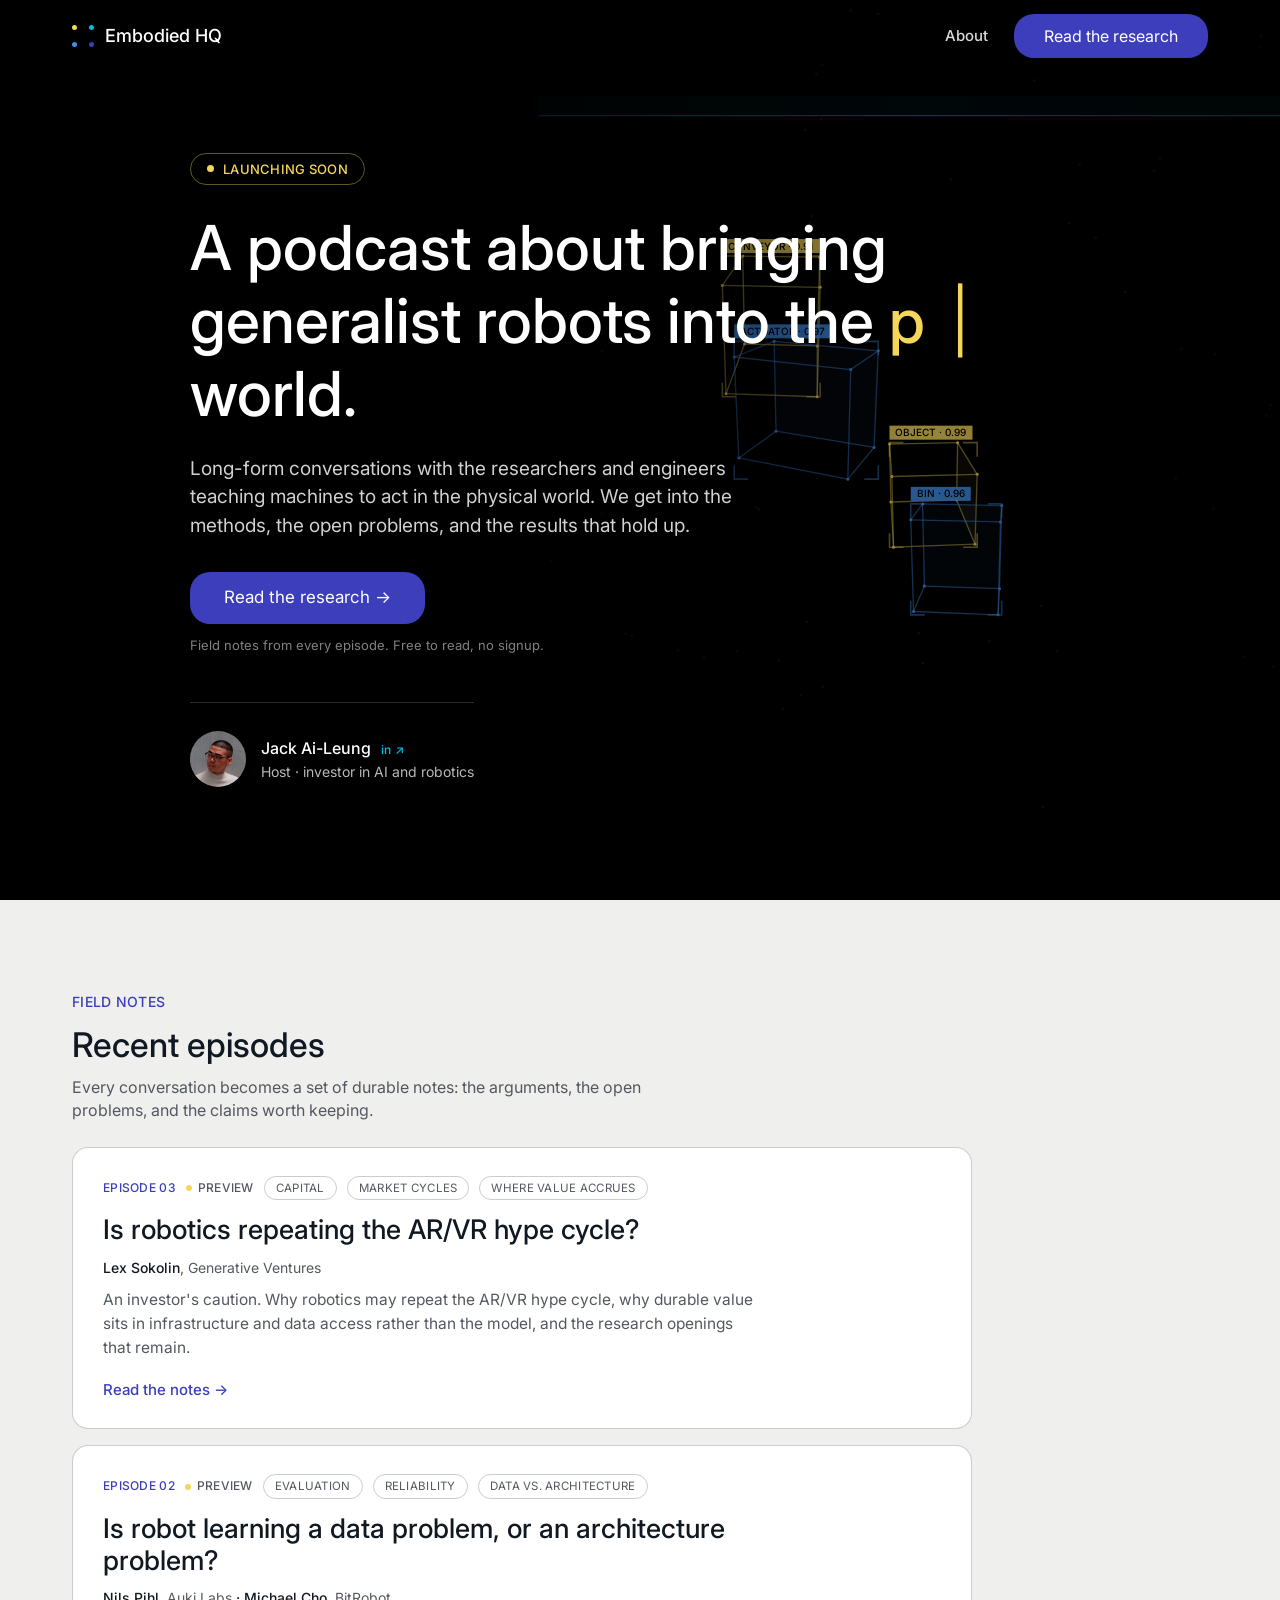
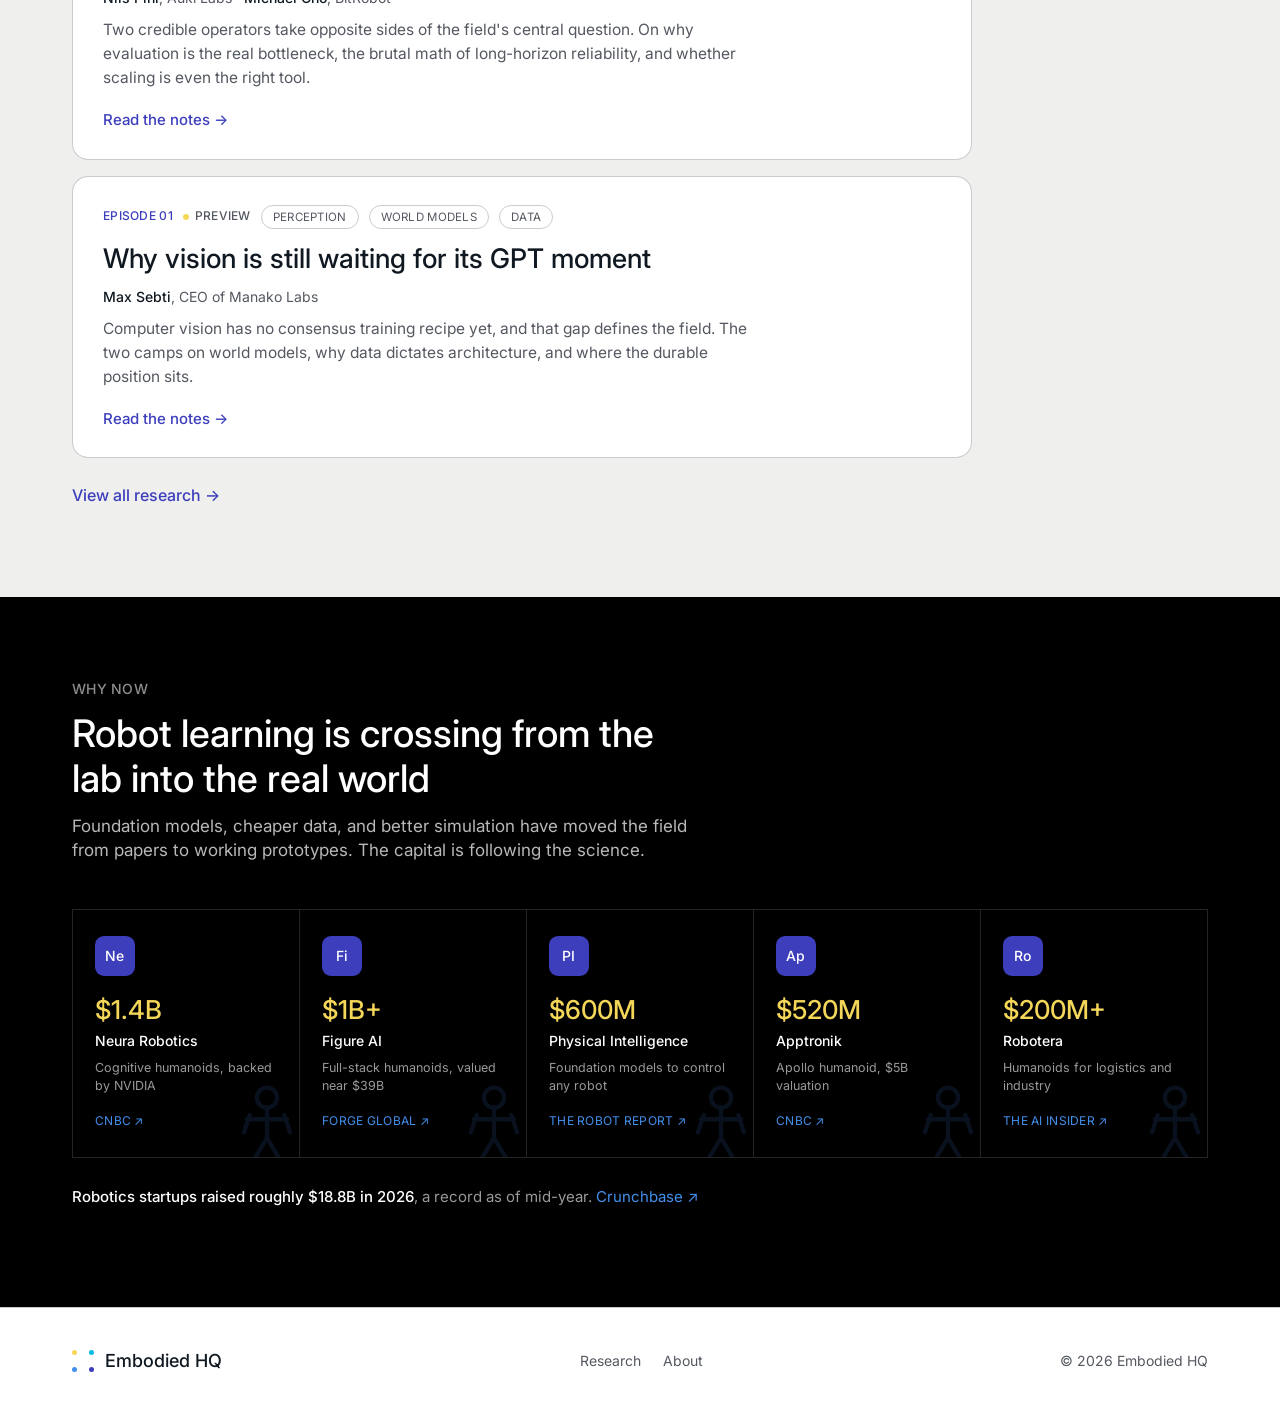
==== commit e233ec20: "Show full episode notes inline (no accordions) + add Episode 03 (Lex Sokolin) - Convert collapsible " ====
--- a/index.html
+++ b/index.html
@@ -81,6 +81,19 @@
         <h2>Recent episodes</h2>
         <p>Every conversation becomes a set of durable notes: the arguments, the open problems, and the claims worth keeping.</p>
       </div>
+      <a class="ecard reveal" href="episode-03.html">
+        <div class="top">
+          <span class="num">Episode 03</span>
+          <span class="status"><span class="dot"></span>Preview</span>
+          <span class="tag">Capital</span>
+          <span class="tag">Market cycles</span>
+          <span class="tag">Where value accrues</span>
+        </div>
+        <h3>Is robotics repeating the AR/VR hype cycle?</h3>
+        <div class="meta">Lex Sokolin<span>, Generative Ventures</span></div>
+        <p>An investor's caution. Why robotics may repeat the AR/VR hype cycle, why durable value sits in infrastructure and data access rather than the model, and the research openings that remain.</p>
+        <span class="rlink">Read the notes →</span>
+      </a>
       <a class="ecard reveal" href="episode-02.html">
         <div class="top">
           <span class="num">Episode 02</span>
--- a/styles.css
+++ b/styles.css
@@ -159,11 +159,8 @@
 .notes-h{font-size:14px;font-weight:500;letter-spacing:0.28px;text-transform:uppercase;color:var(--muted);margin-bottom:8px}
 .note{border-top:1px solid var(--hairline)}
 .note:last-of-type{border-bottom:1px solid var(--hairline)}
-.note summary{cursor:pointer;list-style:none;padding:19px 0;font-size:17px;font-weight:500;display:flex;justify-content:space-between;align-items:center;gap:16px}
-.note summary::-webkit-details-marker{display:none}
-.note summary::after{content:'+';color:var(--accent);font-size:22px;font-weight:400;line-height:1}
-.note[open] summary::after{content:'\2013'}
-.note .body{padding:0 0 20px}
+.note .nhead{padding:22px 0 2px;font-size:17px;font-weight:500;color:var(--text)}
+.note .body{padding:2px 0 22px}
 .note .body ul{margin:0}
 .note .body li{list-style:none;position:relative;padding:7px 0 7px 22px;font-size:15px;line-height:1.52;color:var(--muted);max-width:820px}
 .note .body li::before{content:'';position:absolute;left:3px;top:15px;width:6px;height:6px;border-radius:50%;background:var(--blue)}
@@ -180,7 +177,7 @@
 .viz .vcap b{color:var(--text);font-weight:500}
 .viz svg{max-width:100%;height:auto;display:block}
 .vgrid-line{stroke:var(--hairline);stroke-width:1}
-.vaxis-lbl{fill:var(--muted);font-family:var(--font);font-size:11px;font-weight:500}
+.vaxis-lbl{fill:var(--muted);font-family:var(--font);font-size:13px;font-weight:500}
 .vlegend{display:flex;gap:18px;flex-wrap:wrap;margin-top:14px}
 .vlegend span{display:inline-flex;align-items:center;gap:7px;font-size:12.5px;color:var(--muted)}
 .vlegend i{width:14px;height:3px;border-radius:2px;display:inline-block}
@@ -208,7 +205,7 @@
 .camp{border:1px solid var(--hairline);border-radius:14px;padding:22px}
 .camp .t{font-size:12px;letter-spacing:0.28px;text-transform:uppercase;margin-bottom:10px}
 .camp .h{font-size:16px;font-weight:500;margin-bottom:8px}
-.camp.a .t{color:var(--cyan)}
+.camp.a .t{color:#0a7c96}
 .camp.b .t{color:var(--accent)}
 .camp p{font-size:13.5px;line-height:1.55;color:var(--muted)}
 /* flow / flywheel */
@@ -230,6 +227,13 @@
 .cchip{font-size:12px;padding:5px 11px;border-radius:var(--radius-pill);border:1px solid var(--hairline);color:var(--muted)}
 .cside.one .cchip{border-color:var(--accent);color:var(--accent);background:rgba(60,62,188,0.06);font-weight:500}
 .cside .cnote{font-size:12.5px;color:var(--muted);margin-top:12px;line-height:1.5}
+/* tri (three-up mini cards) */
+.tri{display:grid;grid-template-columns:repeat(3,1fr);gap:12px}
+@media(max-width:640px){.tri{grid-template-columns:1fr}}
+.tri .tcell{border:1px solid var(--hairline);border-radius:12px;padding:18px}
+.tri .tcell .w{font-size:12px;letter-spacing:0.28px;text-transform:uppercase;color:var(--accent);margin-bottom:8px}
+.tri .tcell .m{font-size:14px;font-weight:500;line-height:1.35;margin-bottom:6px}
+.tri .tcell .d{font-size:12.5px;color:var(--muted);line-height:1.45}
 
 /* ABOUT / prose */
 .prose{background:var(--bg);color:var(--text);padding:78px 0}
@@ -263,7 +267,9 @@
 .reveal.in{opacity:1;transform:none}
 
 @media(min-width:900px){#cloud{left:auto;right:0;width:58%}}
-@media(max-width:480px){.wrap{padding:0 20px}.nav-links{gap:16px}.brand{font-size:16px}}
+@media(max-width:900px){#cloud{opacity:0.45}}
+@media(max-width:560px){.wrap{padding:0 20px}.nav-links{gap:12px}.brand{font-size:15px}.nav .btn{padding:8px 15px;font-size:14px;white-space:nowrap}.viz{padding:22px 18px}}
+@media(max-width:520px){.statstrip{grid-template-columns:1fr}.statcell{border-right:0;border-bottom:1px solid var(--hairline)}.statcell:last-child{border-bottom:0}}
 @media(prefers-reduced-motion:reduce){
   *,*::before,*::after{animation-duration:.001ms!important;animation-iteration-count:1!important;transition-duration:.001ms!important;scroll-behavior:auto!important}
   .reveal{opacity:1;transform:none}
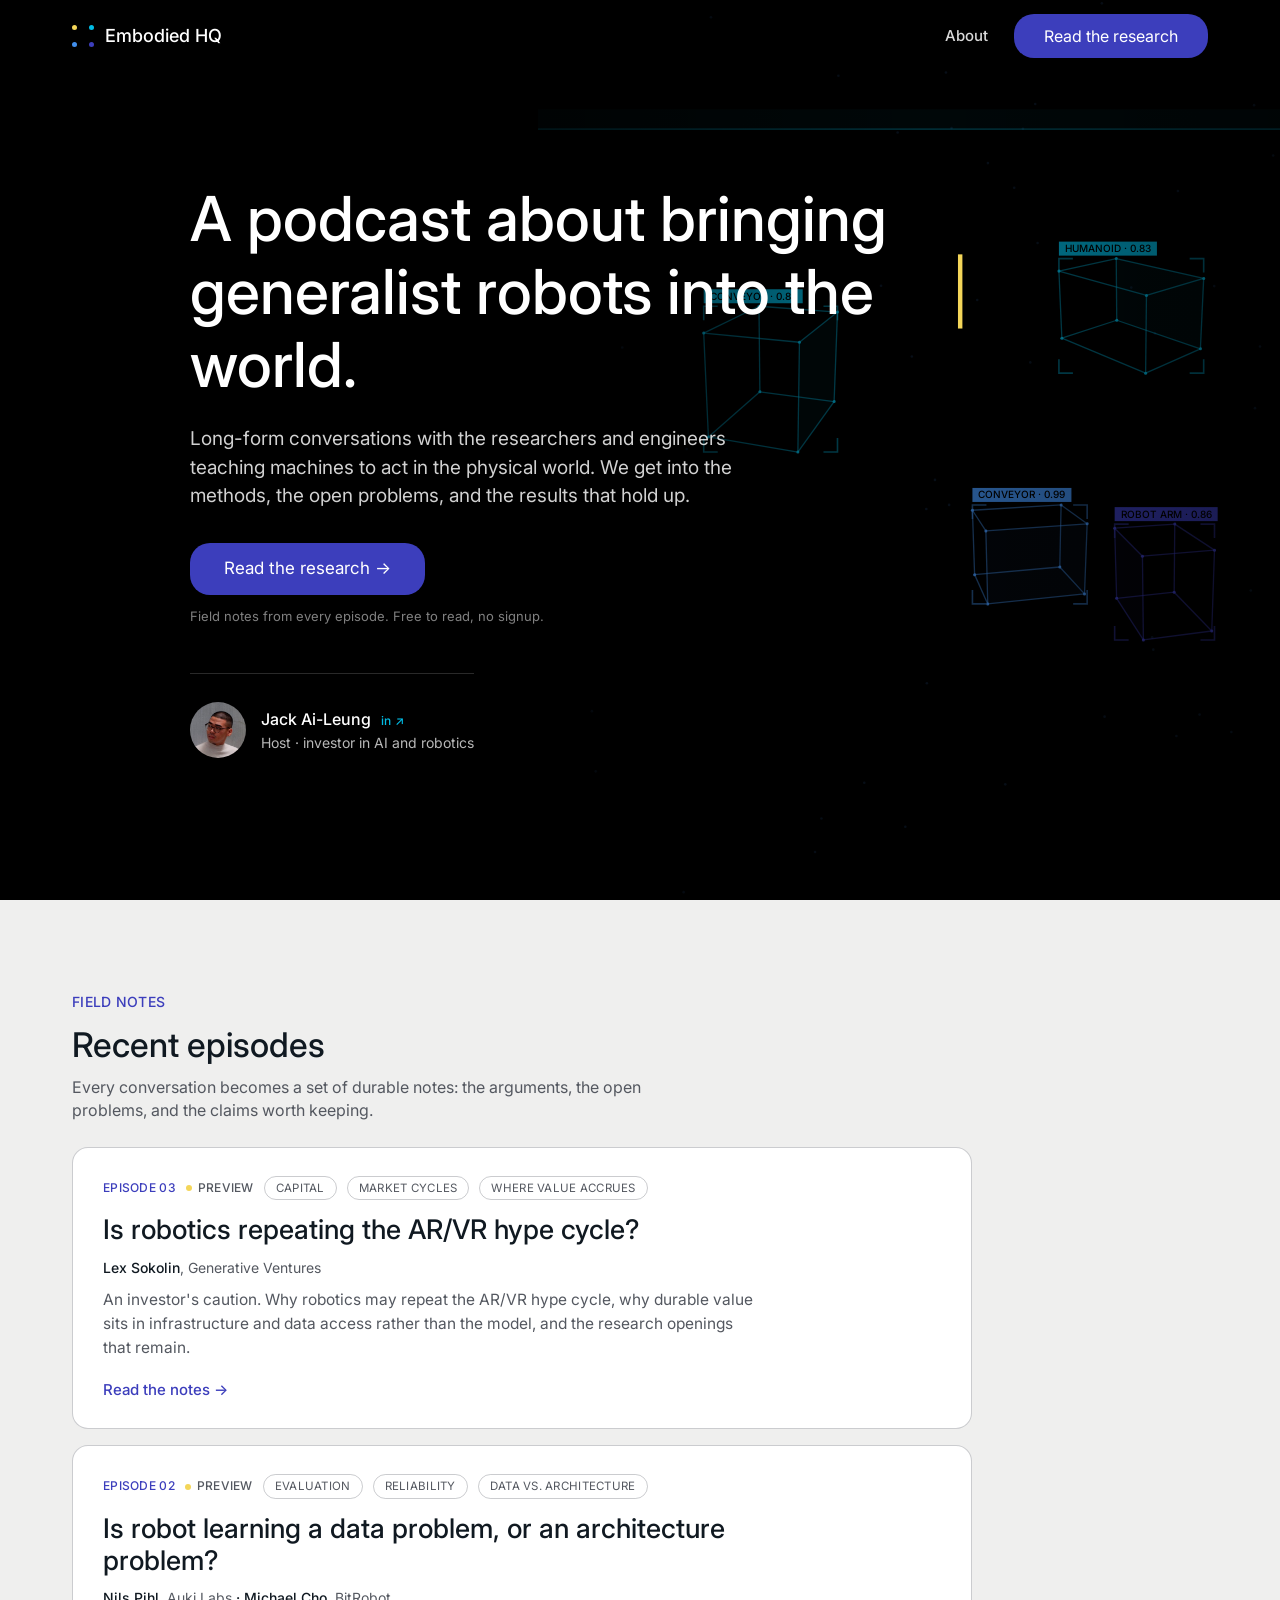
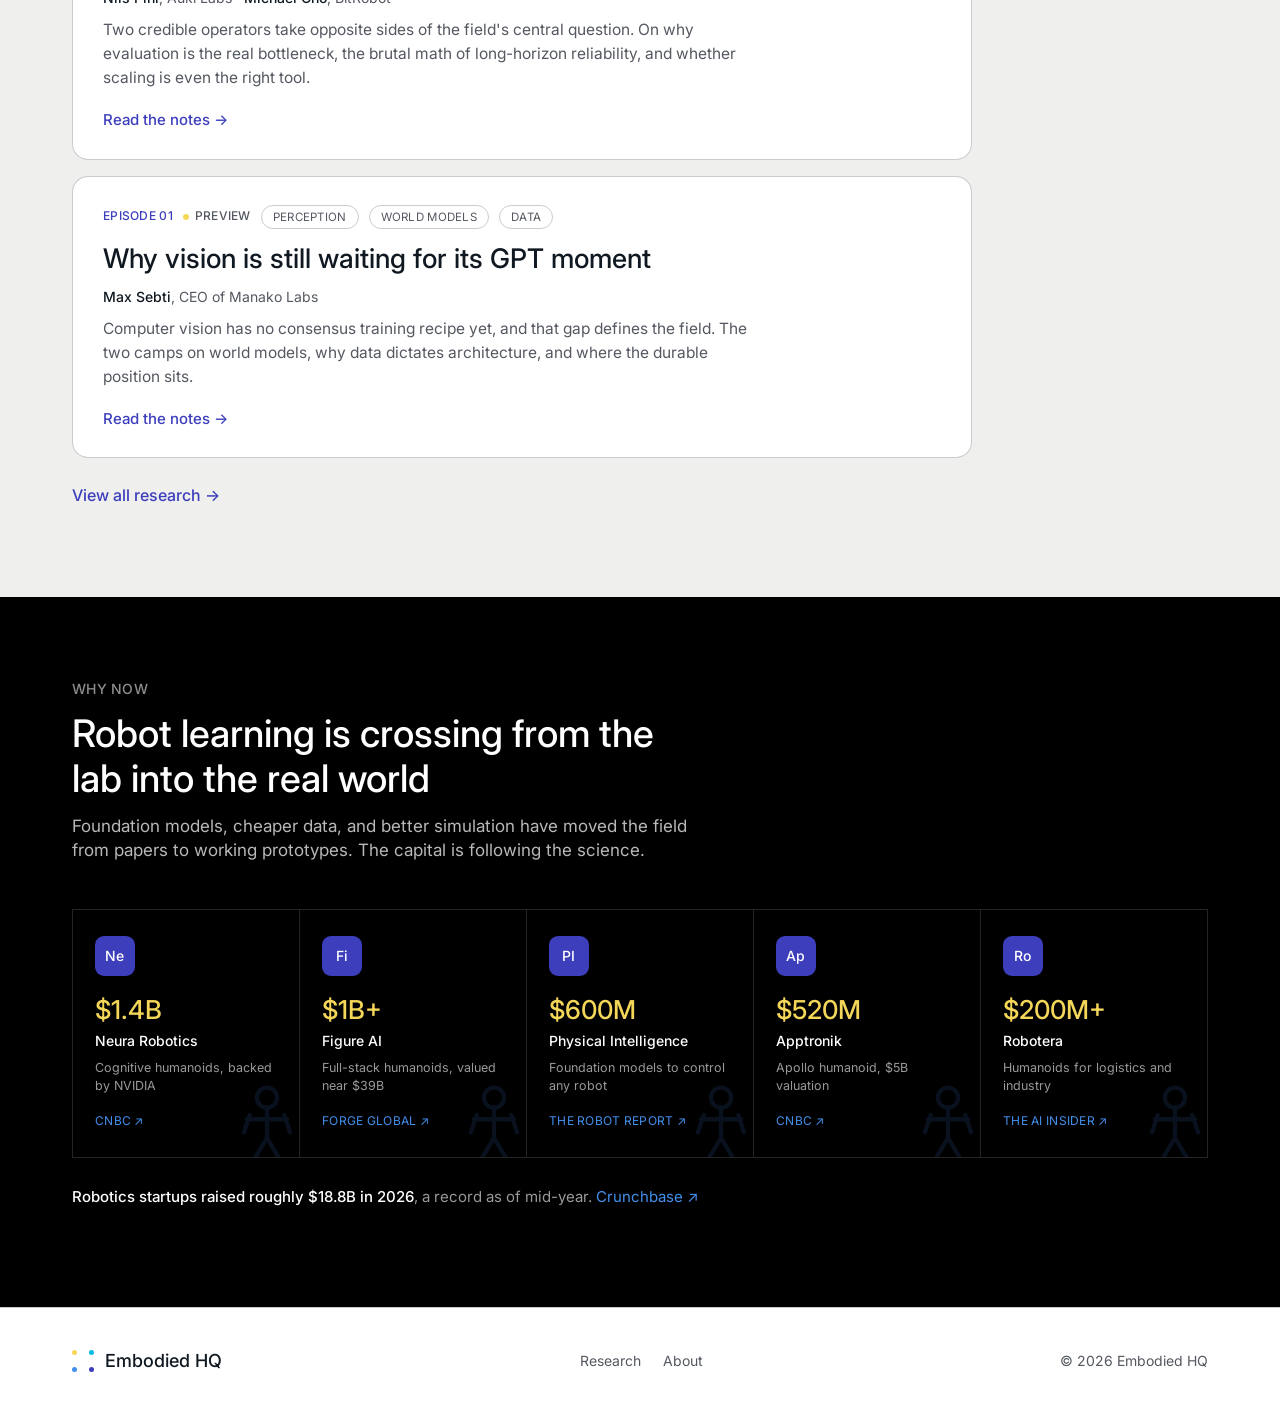
==== commit 7a408ae2: "Copy fixes: remove launch mentions, colons for label constructions, full sentences - Remove all 'lau" ====
--- a/index.html
+++ b/index.html
@@ -4,20 +4,20 @@
 <meta charset="UTF-8">
 <meta name="viewport" content="width=device-width, initial-scale=1.0">
 <title>Embodied HQ: A Podcast on Robot Learning</title>
-<meta name="description" content="In-depth conversations with the researchers building generalist robots. We cover the methods, the open problems, and the results that hold up. Launching soon.">
+<meta name="description" content="In-depth conversations with the researchers building generalist robots. We cover the methods, the open problems, and the results that hold up.">
 <meta name="theme-color" content="#000000">
 <link rel="canonical" href="https://embodiedhq.io/">
 <meta property="og:type" content="website">
 <meta property="og:site_name" content="Embodied HQ">
 <meta property="og:url" content="https://embodiedhq.io/">
 <meta property="og:title" content="Embodied HQ: A Podcast on Robot Learning">
-<meta property="og:description" content="In-depth conversations with the researchers building generalist robots. We cover the methods, the open problems, and the results that hold up. Launching soon.">
+<meta property="og:description" content="In-depth conversations with the researchers building generalist robots. We cover the methods, the open problems, and the results that hold up.">
 <meta property="og:image" content="https://embodiedhq.io/og-image.png">
 <meta property="og:image:width" content="1200">
 <meta property="og:image:height" content="630">
 <meta name="twitter:card" content="summary_large_image">
 <meta name="twitter:title" content="Embodied HQ: A Podcast on Robot Learning">
-<meta name="twitter:description" content="In-depth conversations with the researchers building generalist robots. We cover the methods, the open problems, and the results that hold up. Launching soon.">
+<meta name="twitter:description" content="In-depth conversations with the researchers building generalist robots. We cover the methods, the open problems, and the results that hold up.">
 <meta name="twitter:image" content="https://embodiedhq.io/og-image.png">
 <link rel="icon" type="image/svg+xml" href="favicon.svg">
 <link rel="preconnect" href="https://fonts.googleapis.com">
@@ -56,7 +56,6 @@
     <canvas id="cloud" aria-hidden="true"></canvas>
     <div class="veil"></div>
     <div class="wrap hero-inner">
-      <span class="badge"><span class="pulse"></span>Launching soon</span>
       <h1>A podcast about bringing generalist robots into the <span class="rot" id="rot">real</span><span class="cursor">|</span> world.</h1>
       <p class="lede">Long-form conversations with the researchers and engineers teaching machines to act in the physical world. We get into the methods, the open problems, and the results that hold up.</p>
       <div class="hero-cta">
--- a/styles.css
+++ b/styles.css
@@ -176,6 +176,8 @@
 .viz .vcap{font-size:13.5px;line-height:1.55;color:var(--muted);margin-top:16px;max-width:700px}
 .viz .vcap b{color:var(--text);font-weight:500}
 .viz svg{max-width:100%;height:auto;display:block}
+.viz .mermaid{display:flex;justify-content:center;overflow-x:auto;margin:2px 0}
+.viz .mermaid svg{max-width:100%;height:auto}
 .vgrid-line{stroke:var(--hairline);stroke-width:1}
 .vaxis-lbl{fill:var(--muted);font-family:var(--font);font-size:13px;font-weight:500}
 .vlegend{display:flex;gap:18px;flex-wrap:wrap;margin-top:14px}
@@ -234,6 +236,31 @@
 .tri .tcell .w{font-size:12px;letter-spacing:0.28px;text-transform:uppercase;color:var(--accent);margin-bottom:8px}
 .tri .tcell .m{font-size:14px;font-weight:500;line-height:1.35;margin-bottom:6px}
 .tri .tcell .d{font-size:12.5px;color:var(--muted);line-height:1.45}
+/* scenario comparison matrix */
+.scenario{display:grid;gap:14px}
+.scenario.c3{grid-template-columns:repeat(3,1fr)}
+.scenario.c2{grid-template-columns:repeat(2,1fr)}
+@media(max-width:720px){.scenario.c3,.scenario.c2{grid-template-columns:1fr}}
+.scol{display:flex;flex-direction:column;gap:10px}
+.shead{text-align:center;margin-bottom:2px}
+.shead .st{font-size:15px;font-weight:500}
+.shead .ss{font-size:12.5px;color:var(--muted);margin-top:2px}
+.srow{border:1px solid var(--hairline);border-radius:12px;padding:14px;text-align:center;background:#fff}
+.srow .big{font-size:22px;font-weight:500;line-height:1.1}
+.srow .lab{font-size:14px;font-weight:500;margin-bottom:3px}
+.srow .sub{font-size:12px;color:var(--muted);margin-top:5px;line-height:1.4}
+.scallout{border-radius:12px;padding:14px;text-align:center;border:1px solid var(--hairline);background:#fff}
+.scallout .ct{font-size:14px;font-weight:500;margin-bottom:5px}
+.scallout .cd{font-size:12.5px;color:var(--muted);line-height:1.45}
+.scol.good .shead .st{color:#2b7a4b}
+.scol.bad .shead .st{color:#b0402e}
+.scol.mid .shead .st{color:#a8701c}
+.srow.hl.g,.scallout.g{border-color:#2b7a4b;background:rgba(43,122,75,0.06)}
+.srow.hl.g .big,.scallout.g .ct{color:#2b7a4b}
+.srow.hl.r,.scallout.r{border-color:#b0402e;background:rgba(176,64,46,0.05)}
+.srow.hl.r .big,.scallout.r .ct{color:#b0402e}
+.srow.hl.a,.scallout.a{border-color:#a8701c;background:rgba(168,112,28,0.06)}
+.srow.hl.a .big,.scallout.a .ct{color:#a8701c}
 
 /* ABOUT / prose */
 .prose{background:var(--bg);color:var(--text);padding:78px 0}
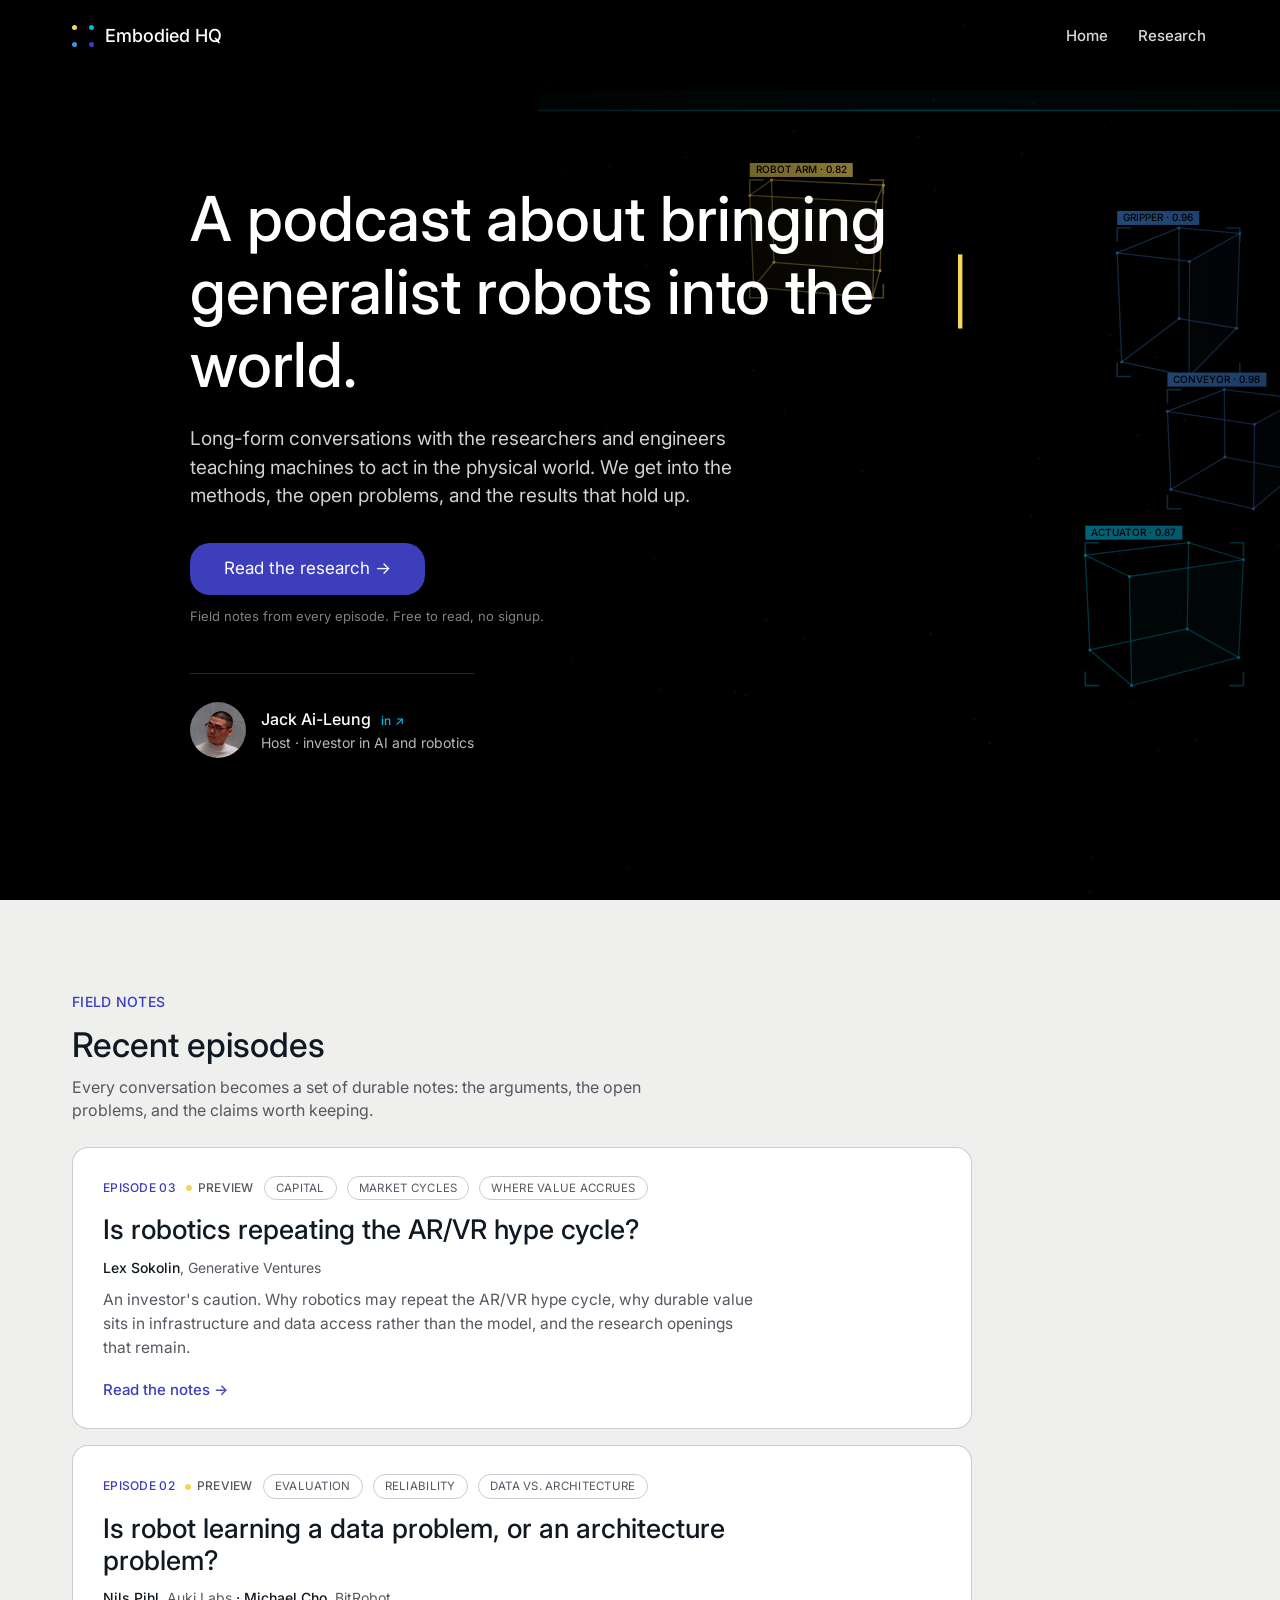
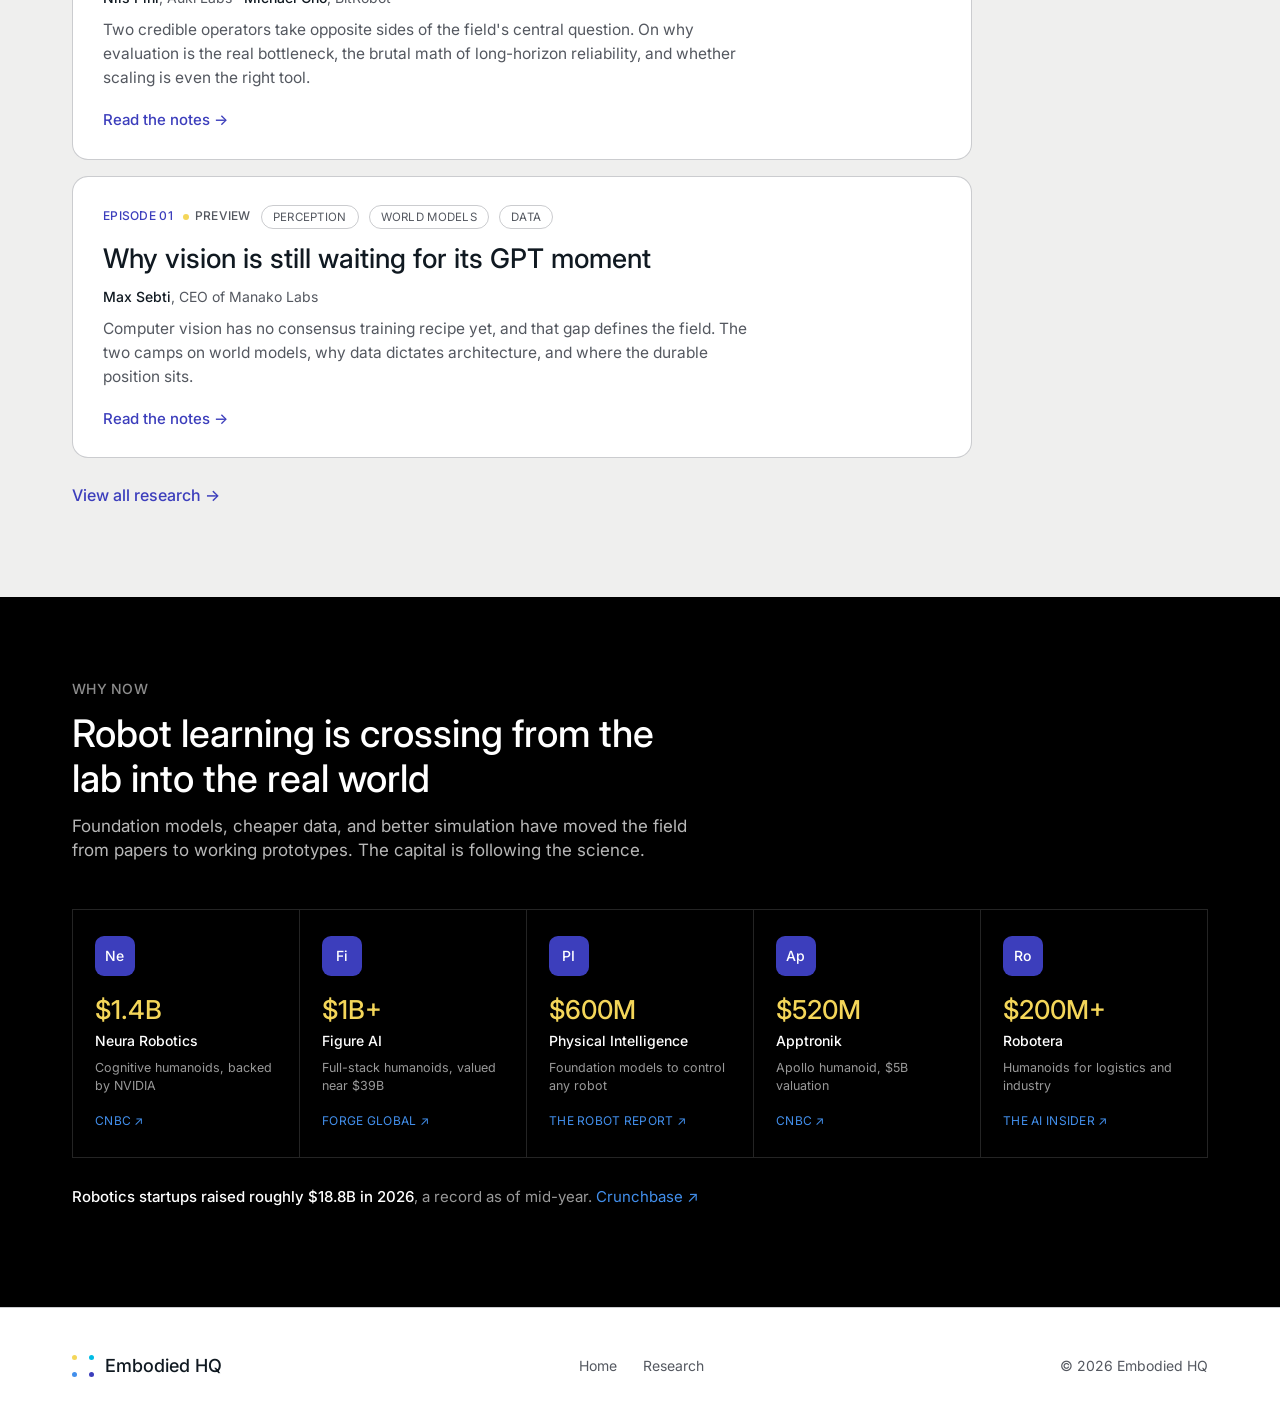
==== commit 3bc75754: "Remove stickmen + About page, consistent nav, mobile UX fixes - Remove the stick-figure glyph SVGs f" ====
--- a/index.html
+++ b/index.html
@@ -39,13 +39,13 @@
 
 <header id="hdr">
   <div class="wrap nav">
-    <a class="brand" href="#top">
+    <a class="brand" href="index.html">
       <span class="dots"><span></span><span></span><span></span><span></span></span>
       Embodied HQ
     </a>
     <nav class="nav-links">
-      <a href="about.html">About</a>
-      <a class="btn" href="research.html">Read the research</a>
+      <a href="index.html">Home</a>
+      <a href="research.html">Research</a>
     </nav>
   </div>
 </header>
@@ -137,41 +137,31 @@
           <div class="amt">$1.4B</div>
           <div class="co">Neura Robotics</div>
           <div class="desc">Cognitive humanoids, backed by NVIDIA</div>
-          <span class="src">CNBC ↗</span>
-          <svg class="glyph" viewBox="0 0 64 64" fill="none" stroke="currentColor" stroke-width="3" stroke-linecap="round"><circle cx="32" cy="13" r="7"/><path d="M32 20v21M18 28h28M32 41l-9 15M32 41l9 15M20 25l-4 12M44 25l4 12"/></svg>
-        </a>
+          <span class="src">CNBC ↗</span>        </a>
         <a class="head reveal" href="https://forgeglobal.com/insights/figure-ai-robotics-growth-2026/" target="_blank" rel="noopener">
           <div class="logo"><img data-d="figure.ai" data-m="Fi" src="https://icons.duckduckgo.com/ip3/figure.ai.ico" alt="Figure AI" onerror="lf(this)"></div>
           <div class="amt">$1B+</div>
           <div class="co">Figure AI</div>
           <div class="desc">Full-stack humanoids, valued near $39B</div>
-          <span class="src">Forge Global ↗</span>
-          <svg class="glyph" viewBox="0 0 64 64" fill="none" stroke="currentColor" stroke-width="3" stroke-linecap="round"><circle cx="32" cy="13" r="7"/><path d="M32 20v21M18 28h28M32 41l-9 15M32 41l9 15M20 25l-4 12M44 25l4 12"/></svg>
-        </a>
+          <span class="src">Forge Global ↗</span>        </a>
         <a class="head reveal" href="https://www.therobotreport.com/physical-intelligence-raises-600m-advance-robot-foundation-models/" target="_blank" rel="noopener">
           <div class="logo"><img data-d="physicalintelligence.company" data-m="PI" src="https://icons.duckduckgo.com/ip3/physicalintelligence.company.ico" alt="Physical Intelligence" onerror="lf(this)"></div>
           <div class="amt">$600M</div>
           <div class="co">Physical Intelligence</div>
           <div class="desc">Foundation models to control any robot</div>
-          <span class="src">The Robot Report ↗</span>
-          <svg class="glyph" viewBox="0 0 64 64" fill="none" stroke="currentColor" stroke-width="3" stroke-linecap="round"><circle cx="32" cy="13" r="7"/><path d="M32 20v21M18 28h28M32 41l-9 15M32 41l9 15M20 25l-4 12M44 25l4 12"/></svg>
-        </a>
+          <span class="src">The Robot Report ↗</span>        </a>
         <a class="head reveal" href="https://www.cnbc.com/2026/02/11/apptronik-raises-520-million-at-5-billion-valuation-for-apollo-robot.html" target="_blank" rel="noopener">
           <div class="logo"><img data-d="apptronik.com" data-m="Ap" src="https://icons.duckduckgo.com/ip3/apptronik.com.ico" alt="Apptronik" onerror="lf(this)"></div>
           <div class="amt">$520M</div>
           <div class="co">Apptronik</div>
           <div class="desc">Apollo humanoid, $5B valuation</div>
-          <span class="src">CNBC ↗</span>
-          <svg class="glyph" viewBox="0 0 64 64" fill="none" stroke="currentColor" stroke-width="3" stroke-linecap="round"><circle cx="32" cy="13" r="7"/><path d="M32 20v21M18 28h28M32 41l-9 15M32 41l9 15M20 25l-4 12M44 25l4 12"/></svg>
-        </a>
+          <span class="src">CNBC ↗</span>        </a>
         <a class="head reveal" href="https://theaiinsider.tech/2026/05/08/chinas-humanoid-robot-maker-robotera-raises-over-usd-200m-in-new-funding-round/" target="_blank" rel="noopener">
           <div class="logo"><img data-d="robotera.com" data-m="Ro" src="https://icons.duckduckgo.com/ip3/robotera.com.ico" alt="Robotera" onerror="lf(this)"></div>
           <div class="amt">$200M+</div>
           <div class="co">Robotera</div>
           <div class="desc">Humanoids for logistics and industry</div>
-          <span class="src">The AI Insider ↗</span>
-          <svg class="glyph" viewBox="0 0 64 64" fill="none" stroke="currentColor" stroke-width="3" stroke-linecap="round"><circle cx="32" cy="13" r="7"/><path d="M32 20v21M18 28h28M32 41l-9 15M32 41l9 15M20 25l-4 12M44 25l4 12"/></svg>
-        </a>
+          <span class="src">The AI Insider ↗</span>        </a>
       </div>
       <p class="stat reveal"><b>Robotics startups raised roughly $18.8B in 2026</b>, a record as of mid-year. <a href="https://news.crunchbase.com/robotics/startup-venture-funding-surges-2026-data/" target="_blank" rel="noopener">Crunchbase ↗</a></p>
     </div>
@@ -180,13 +170,13 @@
 
 <footer>
   <div class="wrap foot">
-    <a class="brand" href="#top">
+    <a class="brand" href="index.html">
       <span class="dots"><span></span><span></span><span></span><span></span></span>
       Embodied HQ
     </a>
     <div class="foot-links">
+      <a href="index.html">Home</a>
       <a href="research.html">Research</a>
-      <a href="about.html">About</a>
     </div>
     <div class="cr">© 2026 Embodied HQ</div>
   </div>
--- a/styles.css
+++ b/styles.css
@@ -33,7 +33,7 @@
 .brand .dots span:nth-child(4){bottom:0;right:0;background:var(--accent)}
 .nav .btn{color:#fff}
 .nav-links{display:flex;align-items:center;gap:26px}
-.nav-links>a:not(.btn){font-size:15px;font-weight:500;color:rgba(255,255,255,0.85);transition:var(--ease)}
+.nav-links>a:not(.btn){font-size:15px;font-weight:500;color:rgba(255,255,255,0.85);transition:var(--ease);padding:9px 2px}
 header.scrolled .nav-links>a:not(.btn){color:var(--text)}
 .nav-links>a:not(.btn):hover{color:#fff}
 header.scrolled .nav-links>a:not(.btn):hover{color:var(--accent)}
@@ -286,7 +286,7 @@
 .foot{display:flex;align-items:center;justify-content:space-between;gap:20px;flex-wrap:wrap}
 .foot .brand{color:var(--text)}
 .foot-links{display:flex;gap:22px;font-size:14px;color:var(--muted);flex-wrap:wrap}
-.foot-links a{transition:var(--ease)}
+.foot-links a{display:inline-block;padding:8px 2px;transition:var(--ease)}
 .foot-links a:hover{color:var(--text)}
 .foot .cr{font-size:14px;color:var(--muted)}
 
@@ -295,7 +295,13 @@
 
 @media(min-width:900px){#cloud{left:auto;right:0;width:58%}}
 @media(max-width:900px){#cloud{opacity:0.45}}
-@media(max-width:560px){.wrap{padding:0 20px}.nav-links{gap:12px}.brand{font-size:15px}.nav .btn{padding:8px 15px;font-size:14px;white-space:nowrap}.viz{padding:22px 18px}}
+@media(max-width:640px){
+  .hero .veil{background:linear-gradient(180deg,rgba(0,0,0,0.5),rgba(0,0,0,0.8) 55%,rgba(0,0,0,0.92))}
+  #cloud{opacity:0.5}
+  .viz .mermaid-wide{overflow-x:auto;-webkit-overflow-scrolling:touch;justify-content:flex-start}
+  .viz .mermaid-wide svg{max-width:none;width:520px;height:auto;flex:0 0 auto}
+}
+@media(max-width:560px){.wrap{padding:0 20px}.nav-links{gap:12px}.brand{font-size:15px}.viz{padding:22px 18px}.hero .hero-inner{padding:92px 20px 48px}}
 @media(max-width:520px){.statstrip{grid-template-columns:1fr}.statcell{border-right:0;border-bottom:1px solid var(--hairline)}.statcell:last-child{border-bottom:0}}
 @media(prefers-reduced-motion:reduce){
   *,*::before,*::after{animation-duration:.001ms!important;animation-iteration-count:1!important;transition-duration:.001ms!important;scroll-behavior:auto!important}
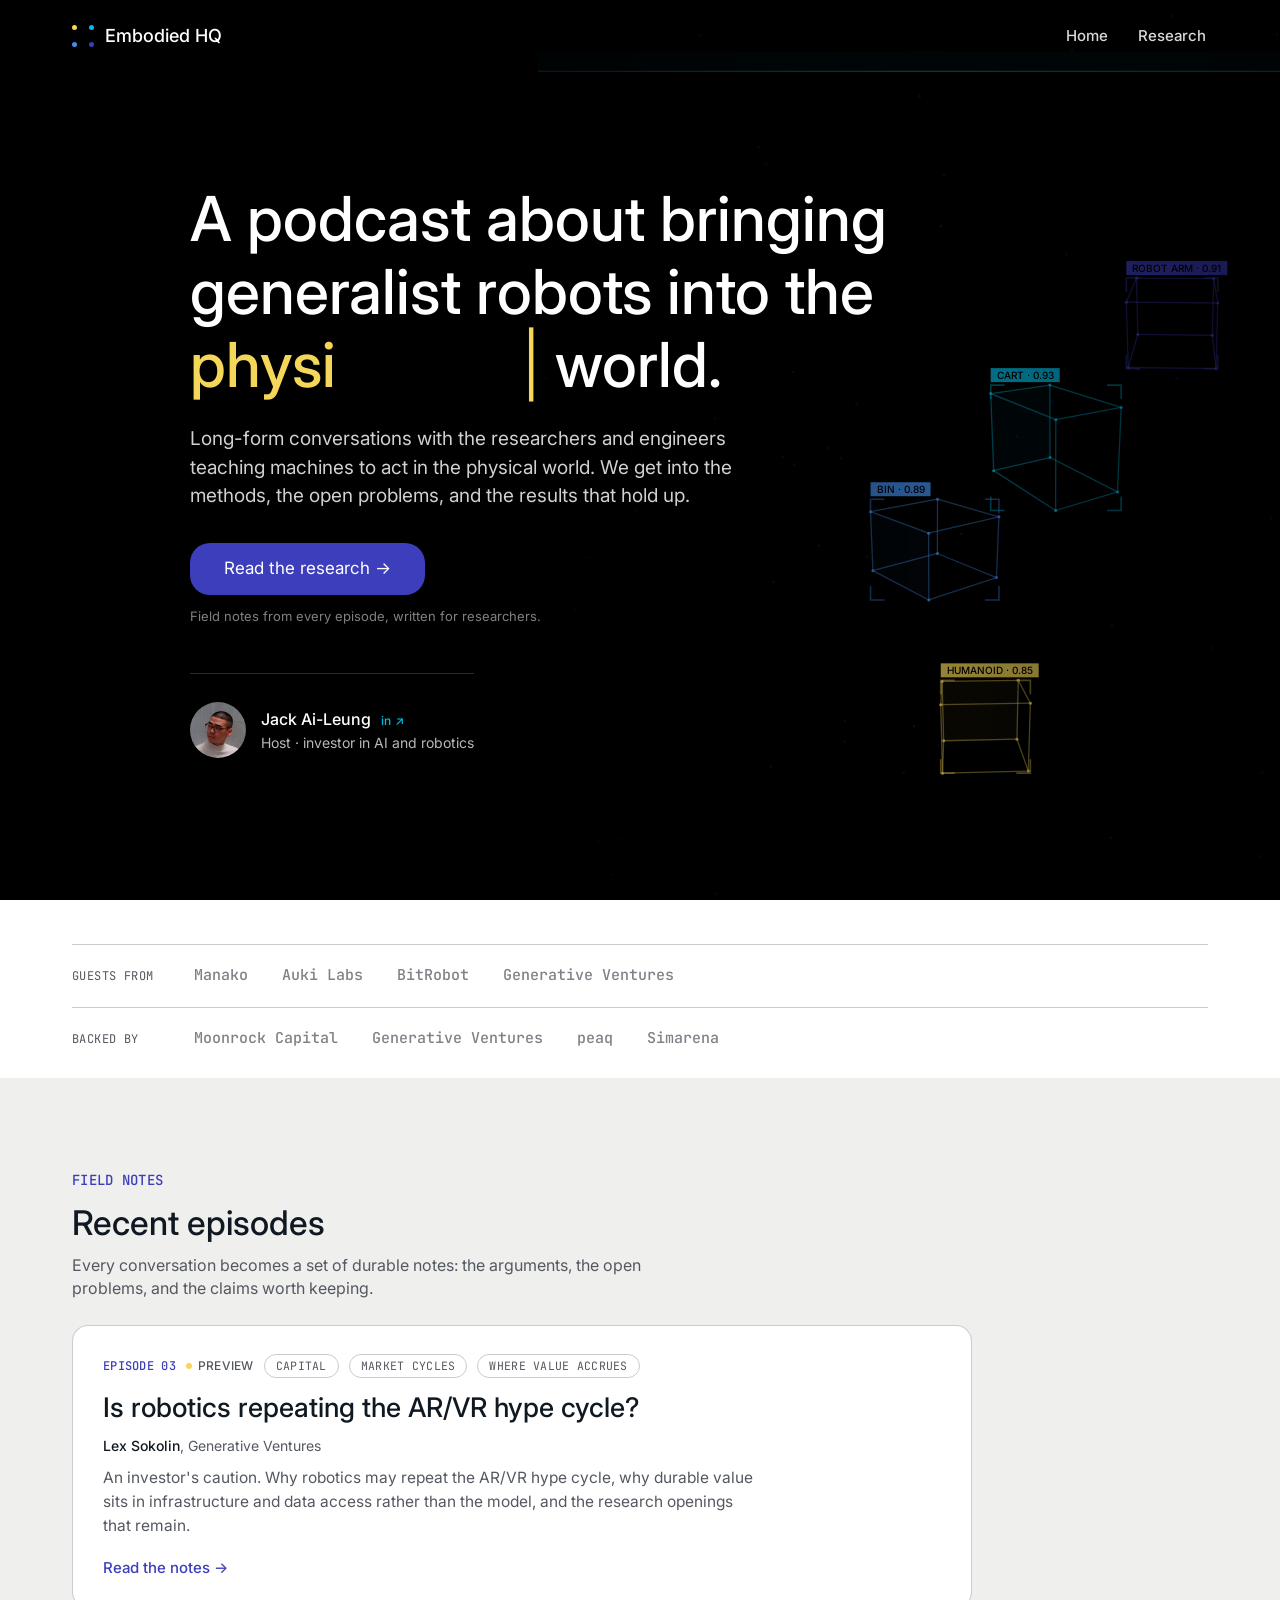
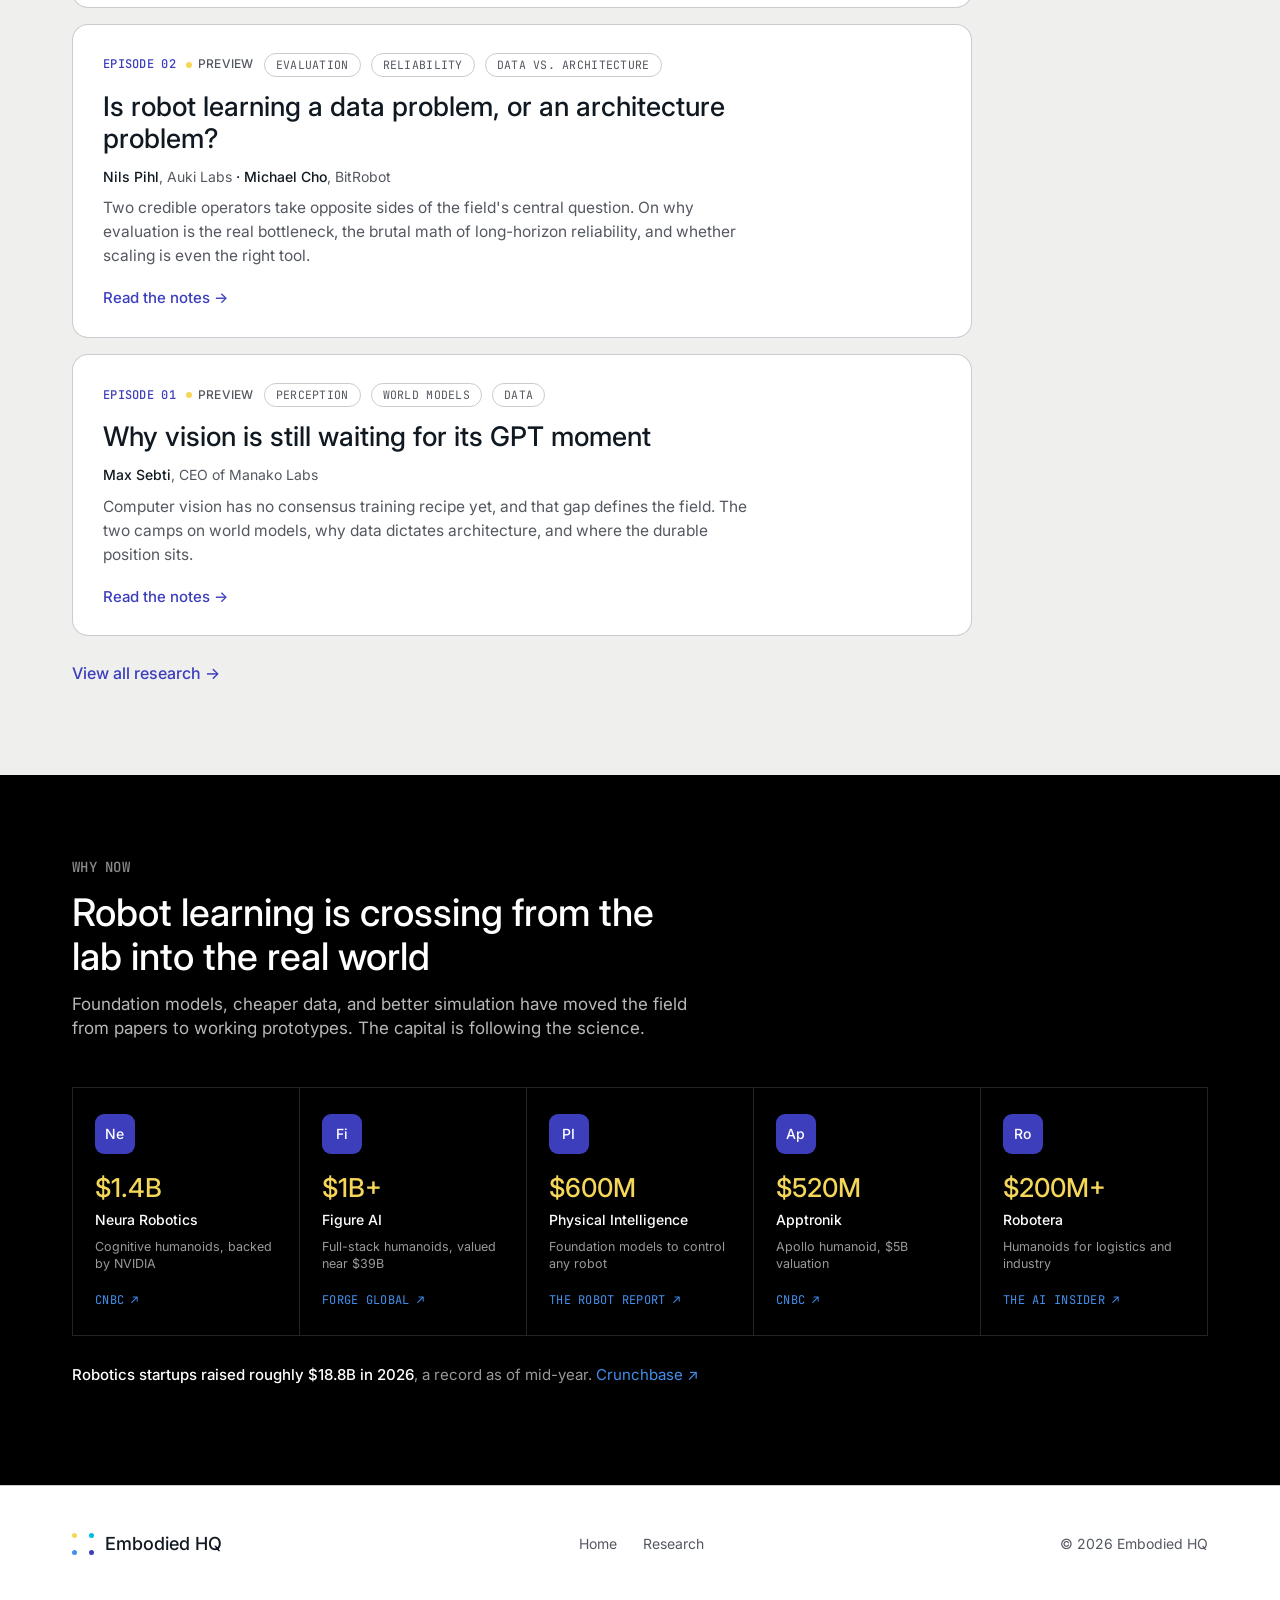
==== commit 1d3289e0: "Reading-memo polish, home logo strips, and reliability fixes - Remove "free to read" fineprint from " ====
--- a/index.html
+++ b/index.html
@@ -24,6 +24,7 @@
 <link rel="preconnect" href="https://fonts.gstatic.com" crossorigin>
 <link href="https://fonts.googleapis.com/css2?family=Inter:wght@400;500&display=swap" rel="stylesheet">
 <link rel="stylesheet" href="styles.css">
+<script>document.documentElement.classList.add('js')</script>
 <script type="application/ld+json">
 {"@context":"https://schema.org","@type":"PodcastSeries","name":"Embodied HQ","url":"https://embodiedhq.io/","description":"A podcast on robot learning. Long-form conversations with the researchers and engineers building generalist robots.","inLanguage":"en"}
 </script>
@@ -32,6 +33,11 @@
 function lf(img){
   if(!img.dataset.s){img.dataset.s='1';img.src='https://www.google.com/s2/favicons?domain='+img.dataset.d+'&sz=128';return;}
   img.onerror=null;var p=img.parentNode;p.classList.add('mono');p.textContent=img.dataset.m;
+}
+// logo-strip fallback: clearbit logo, then a clean greyscale wordmark
+function lg(img){
+  img.onerror=null;var p=img.parentNode;var s=document.createElement('span');
+  s.className='logo-txt';s.textContent=img.dataset.w;p.replaceChild(s,img);
 }
 </script>
 </head>
@@ -61,7 +67,7 @@
       <div class="hero-cta">
         <a class="btn btn-lg" href="research.html">Read the research →</a>
       </div>
-      <p class="fineprint">Field notes from every episode. Free to read, no signup.</p>
+      <p class="fineprint">Field notes from every episode, written for researchers.</p>
       <a class="host" href="https://www.linkedin.com/in/jackpylon/" target="_blank" rel="noopener">
         <div class="pic" id="hostpic">JA</div>
         <div class="who">
@@ -69,6 +75,30 @@
           <div class="desc">Host · investor in AI and robotics</div>
         </div>
       </a>
+    </div>
+  </section>
+
+  <!-- LOGO STRIPS -->
+  <section class="logos" aria-label="Guests and backers">
+    <div class="wrap">
+      <div class="logo-row">
+        <span class="logo-lbl">Guests from</span>
+        <div class="logo-set">
+          <span class="logo-item"><img data-w="Manako" src="https://logo.clearbit.com/manako.ai" alt="Manako" onerror="lg(this)"></span>
+          <span class="logo-item"><img data-w="Auki Labs" src="https://logo.clearbit.com/aukilabs.com" alt="Auki Labs" onerror="lg(this)"></span>
+          <span class="logo-item"><img data-w="BitRobot" src="https://logo.clearbit.com/bitrobot.ai" alt="BitRobot" onerror="lg(this)"></span>
+          <span class="logo-item"><img data-w="Generative Ventures" src="https://logo.clearbit.com/genventures.xyz" alt="Generative Ventures" onerror="lg(this)"></span>
+        </div>
+      </div>
+      <div class="logo-row">
+        <span class="logo-lbl">Backed by</span>
+        <div class="logo-set">
+          <span class="logo-item"><img data-w="Moonrock Capital" src="https://logo.clearbit.com/moonrockcapital.io" alt="Moonrock Capital" onerror="lg(this)"></span>
+          <span class="logo-item"><img data-w="Generative Ventures" src="https://logo.clearbit.com/genventures.xyz" alt="Generative Ventures" onerror="lg(this)"></span>
+          <span class="logo-item"><img data-w="peaq" src="https://logo.clearbit.com/peaq.network" alt="peaq" onerror="lg(this)"></span>
+          <span class="logo-item"><img data-w="Simarena" src="https://logo.clearbit.com/simarena.ai" alt="Simarena" onerror="lg(this)"></span>
+        </div>
+      </div>
     </div>
   </section>
 
@@ -197,7 +227,7 @@
 // rotating hero word
 (function(){
   if(RM)return;
-  const words=['real','physical','messy','everyday','unstructured'];
+  const words=['physical','tangible','material','everyday'];
   const el=document.getElementById('rot');let w=0,c=0,del=false;
   function tick(){const word=words[w];el.textContent=del?word.slice(0,c--):word.slice(0,c++);
     let t=del?55:110;if(!del&&c===word.length+1){del=true;t=1400;}
@@ -216,7 +246,7 @@
   let boxes=[],dots=[],scanY=0,scanDir=1;
   const rnd=(a,b)=>a+Math.random()*(b-a);
   function makeBox(fromRight){
-    return {x:fromRight?W+90:rnd(W*0.30,W*0.95),y:rnd(H*0.24,H*0.80),
+    return {x:fromRight?W+90:rnd(W*0.52,W*0.95),y:rnd(H*0.24,H*0.80),
       w:rnd(72,132),h:rnd(58,108),d:rnd(60,118),
       yaw:rnd(0,6.28),yawv:rnd(-0.007,0.007)||0.004,vx:rnd(-0.45,-0.16),phase:rnd(0,6.28),
       col:PAL[(Math.random()*PAL.length)|0],label:LABELS[(Math.random()*LABELS.length)|0],
@@ -273,7 +303,7 @@
   addEventListener('resize',resize);resize();requestAnimationFrame(frame);
 })();
 
-const io=new IntersectionObserver((es)=>{es.forEach(e=>{if(e.isIntersecting){e.target.classList.add('in');io.unobserve(e.target);}});},{threshold:0.12});
+const io=new IntersectionObserver((es)=>{es.forEach(e=>{if(e.isIntersecting){e.target.classList.add('in');io.unobserve(e.target);}});},{threshold:0,rootMargin:'0px 0px -40px 0px'});
 document.querySelectorAll('.reveal').forEach(el=>io.observe(el));
 </script>
 </body>
--- a/styles.css
+++ b/styles.css
@@ -1,11 +1,38 @@
-/* Embodied HQ — shared stylesheet */
+@import url('https://fonts.googleapis.com/css2?family=JetBrains+Mono:wght@400;500&display=swap');
+/* Embodied HQ: shared stylesheet */
 :root{
   --bg:#FFFFFF;--bg-dark:#000000;--text:#101921;--muted:#545860;
   --hairline:rgba(84,88,96,0.30);--line-dk:rgba(255,255,255,0.14);
   --accent:#3C3EBC;--highlight:#F4D659;--blue:#428FEC;--cyan:#00BCE5;--panel:#EFEFEE;
   --container:1200px;--radius-pill:20px;
-  --font:"Inter",-apple-system,BlinkMacSystemFont,sans-serif;--ease:0.6s ease-in-out;
+  --font:"Inter",-apple-system,BlinkMacSystemFont,sans-serif;
+  --mono:"JetBrains Mono",ui-monospace,"SFMono-Regular",Menlo,monospace;--ease:0.6s ease-in-out;
 }
+/* technical mono labels (character) */
+.eyebrow,.vlabel,.ep-num,.crumb,.tag,.notes-h,.lbl,.ecard .num,.head .src,.statcell .l,.shead .ss,.tri .tcell .w,.fstep .n,.tcard .tn,.badge,.logo-lbl{font-family:var(--mono)}
+.eyebrow{letter-spacing:0.1px;text-transform:none}
+/* memo (reading article) */
+.memo{max-width:940px}
+.memo>p,.memo>.pullquote,.memo h2{max-width:700px}
+.memo>p{font-size:17.5px;line-height:1.72;color:var(--text);margin-bottom:22px}
+.memo>p.dek{font-size:21px;line-height:1.5;color:var(--muted);margin-bottom:36px}
+.memo h2{font-family:var(--font);font-size:clamp(23px,3vw,30px);font-weight:500;line-height:1.2;margin:52px 0 16px}
+.memo h2:first-of-type{margin-top:8px}
+mark{background:linear-gradient(transparent 62%, rgba(244,214,89,0.55) 62%);color:inherit;padding:0 1px;font-weight:500}
+.pullquote{font-size:clamp(22px,3vw,28px);line-height:1.34;font-weight:500;color:var(--text);border-left:3px solid var(--accent);padding:2px 0 2px 22px;margin:40px 0}
+.figure{margin:32px 0 40px}
+.figure figcaption,.fcap{font-family:var(--font);font-size:13.5px;line-height:1.55;color:var(--muted);margin-top:14px;max-width:720px}
+.figure figcaption b,.fcap b{color:var(--text);font-weight:500}
+/* guest + investor logo strip */
+.logos{background:var(--bg);padding:44px 0 8px}
+.logo-row{display:flex;align-items:center;gap:26px;flex-wrap:wrap;padding:16px 0;border-top:1px solid var(--hairline)}
+.logo-lbl{font-size:12px;letter-spacing:0.4px;text-transform:uppercase;color:var(--muted);flex:0 0 96px}
+.logo-set{display:flex;align-items:center;gap:34px;flex-wrap:wrap}
+.logo-item{display:inline-flex;align-items:center;height:30px}
+.logo-item img{height:26px;width:auto;max-width:150px;object-fit:contain;filter:grayscale(1) opacity(0.55);transition:var(--ease)}
+.logo-item:hover img{filter:grayscale(1) opacity(0.9)}
+.logo-txt{font-family:var(--mono);font-size:15px;font-weight:500;color:var(--muted);opacity:0.75}
+@media(max-width:560px){.logo-lbl{flex-basis:100%}.logo-set{gap:22px}}
 *{margin:0;padding:0;box-sizing:border-box}
 html{scroll-behavior:smooth}
 body{font-family:var(--font);font-weight:400;color:var(--text);background:var(--bg);font-size:16px;line-height:1.41;-webkit-font-smoothing:antialiased}
@@ -47,7 +74,7 @@
 .badge .pulse{width:7px;height:7px;border-radius:50%;background:var(--highlight);animation:pulse 2s infinite}
 @keyframes pulse{0%{box-shadow:0 0 0 0 rgba(244,214,89,0.5)}70%{box-shadow:0 0 0 8px rgba(244,214,89,0)}100%{box-shadow:0 0 0 0 rgba(244,214,89,0)}}
 .hero h1{font-size:clamp(38px,6vw,62px);line-height:1.18;font-weight:500;max-width:900px;margin:0 0 24px}
-.hero h1 .rot{color:var(--highlight);display:inline-block;min-width:1.6ch}
+.hero h1 .rot{color:var(--highlight);display:inline-block;min-width:8.5ch;text-align:left}
 .hero h1 .cursor{color:var(--highlight);font-weight:400;animation:blink 1s step-end infinite}
 @keyframes blink{50%{opacity:0}}
 .hero p.lede{font-size:19px;line-height:1.5;color:rgba(255,255,255,0.82);max-width:600px;margin-bottom:32px}
@@ -170,10 +197,10 @@
 .backlink a:hover{color:var(--accent)}
 
 /* VISUALIZATIONS (episode pages) */
-.viz{background:#fff;border:1px solid var(--hairline);border-radius:16px;padding:28px 30px;margin:0 0 18px}
+.viz{background:transparent;border:0;padding:0;margin:32px 0 40px}
 .viz .vlabel{font-size:12px;font-weight:500;letter-spacing:0.28px;text-transform:uppercase;color:var(--accent);display:block;margin-bottom:7px}
 .viz h3{font-size:19px;font-weight:500;line-height:1.25;margin-bottom:18px;max-width:680px}
-.viz .vcap{font-size:13.5px;line-height:1.55;color:var(--muted);margin-top:16px;max-width:700px}
+.viz .vcap{font-size:13.5px;line-height:1.55;color:var(--muted);margin-top:14px;max-width:720px}
 .viz .vcap b{color:var(--text);font-weight:500}
 .viz svg{max-width:100%;height:auto;display:block}
 .viz .mermaid{display:flex;justify-content:center;overflow-x:auto;margin:2px 0}
@@ -222,7 +249,8 @@
 /* compare */
 .compare{display:grid;grid-template-columns:1fr 1fr;gap:16px}
 @media(max-width:640px){.compare{grid-template-columns:1fr}}
-.cside{border:1px solid var(--hairline);border-radius:14px;padding:22px}
+.cside{border:0;border-left:2px solid var(--hairline);border-radius:0;padding:6px 0 6px 20px}
+.cside.one{border-left-color:var(--accent)}
 .cside .ct{font-size:12px;letter-spacing:0.28px;text-transform:uppercase;color:var(--muted);margin-bottom:12px}
 .cside .cbig{font-size:15px;font-weight:500;margin-bottom:12px}
 .cchips{display:flex;flex-wrap:wrap;gap:7px}
@@ -290,8 +318,10 @@
 .foot-links a:hover{color:var(--text)}
 .foot .cr{font-size:14px;color:var(--muted)}
 
-.reveal{opacity:0;transform:translateY(16px);transition:opacity .7s ease,transform .7s ease}
-.reveal.in{opacity:1;transform:none}
+/* content is always visible; a one-time gentle rise plays on load where JS is active, but never gates visibility (safe on no-JS, print, fast scroll) */
+.reveal{opacity:1;transform:none}
+html.js .reveal{animation:rise .6s ease both}
+@keyframes rise{from{opacity:0;transform:translateY(14px)}to{opacity:1;transform:none}}
 
 @media(min-width:900px){#cloud{left:auto;right:0;width:58%}}
 @media(max-width:900px){#cloud{opacity:0.45}}
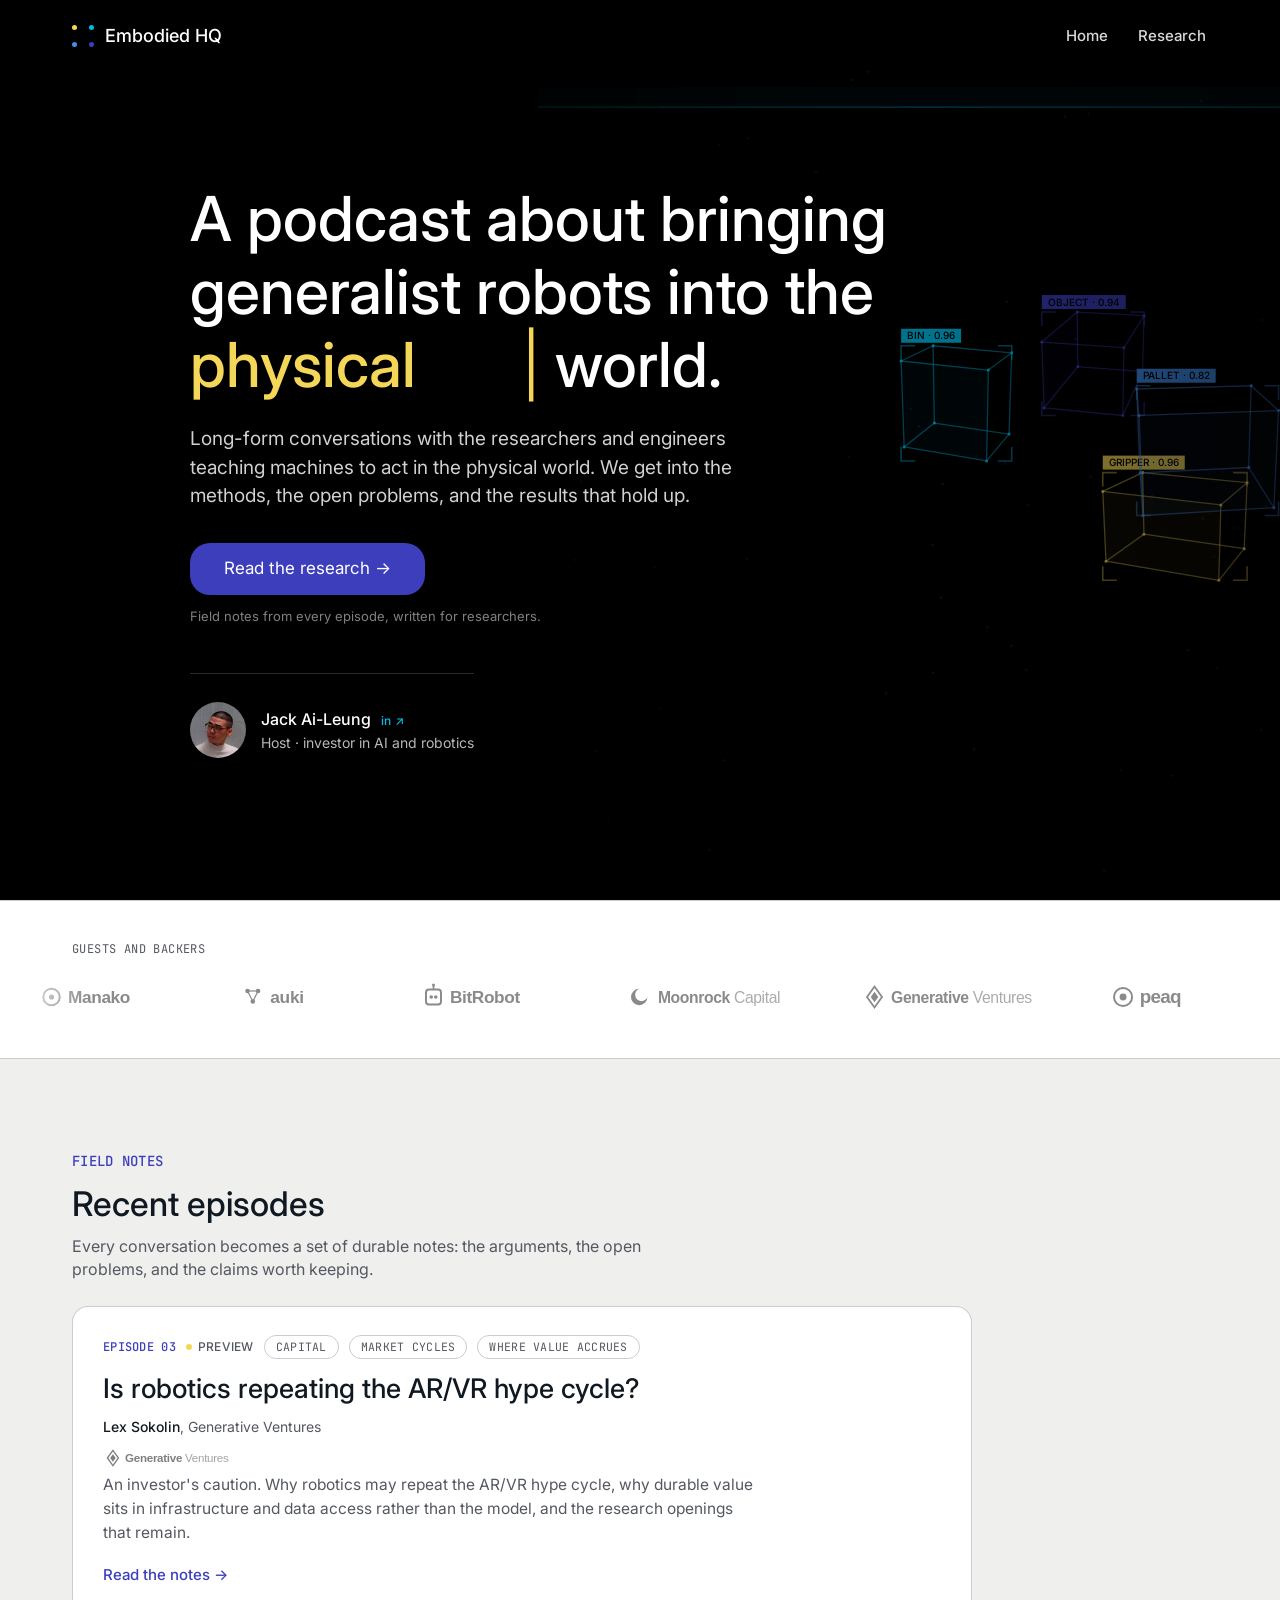
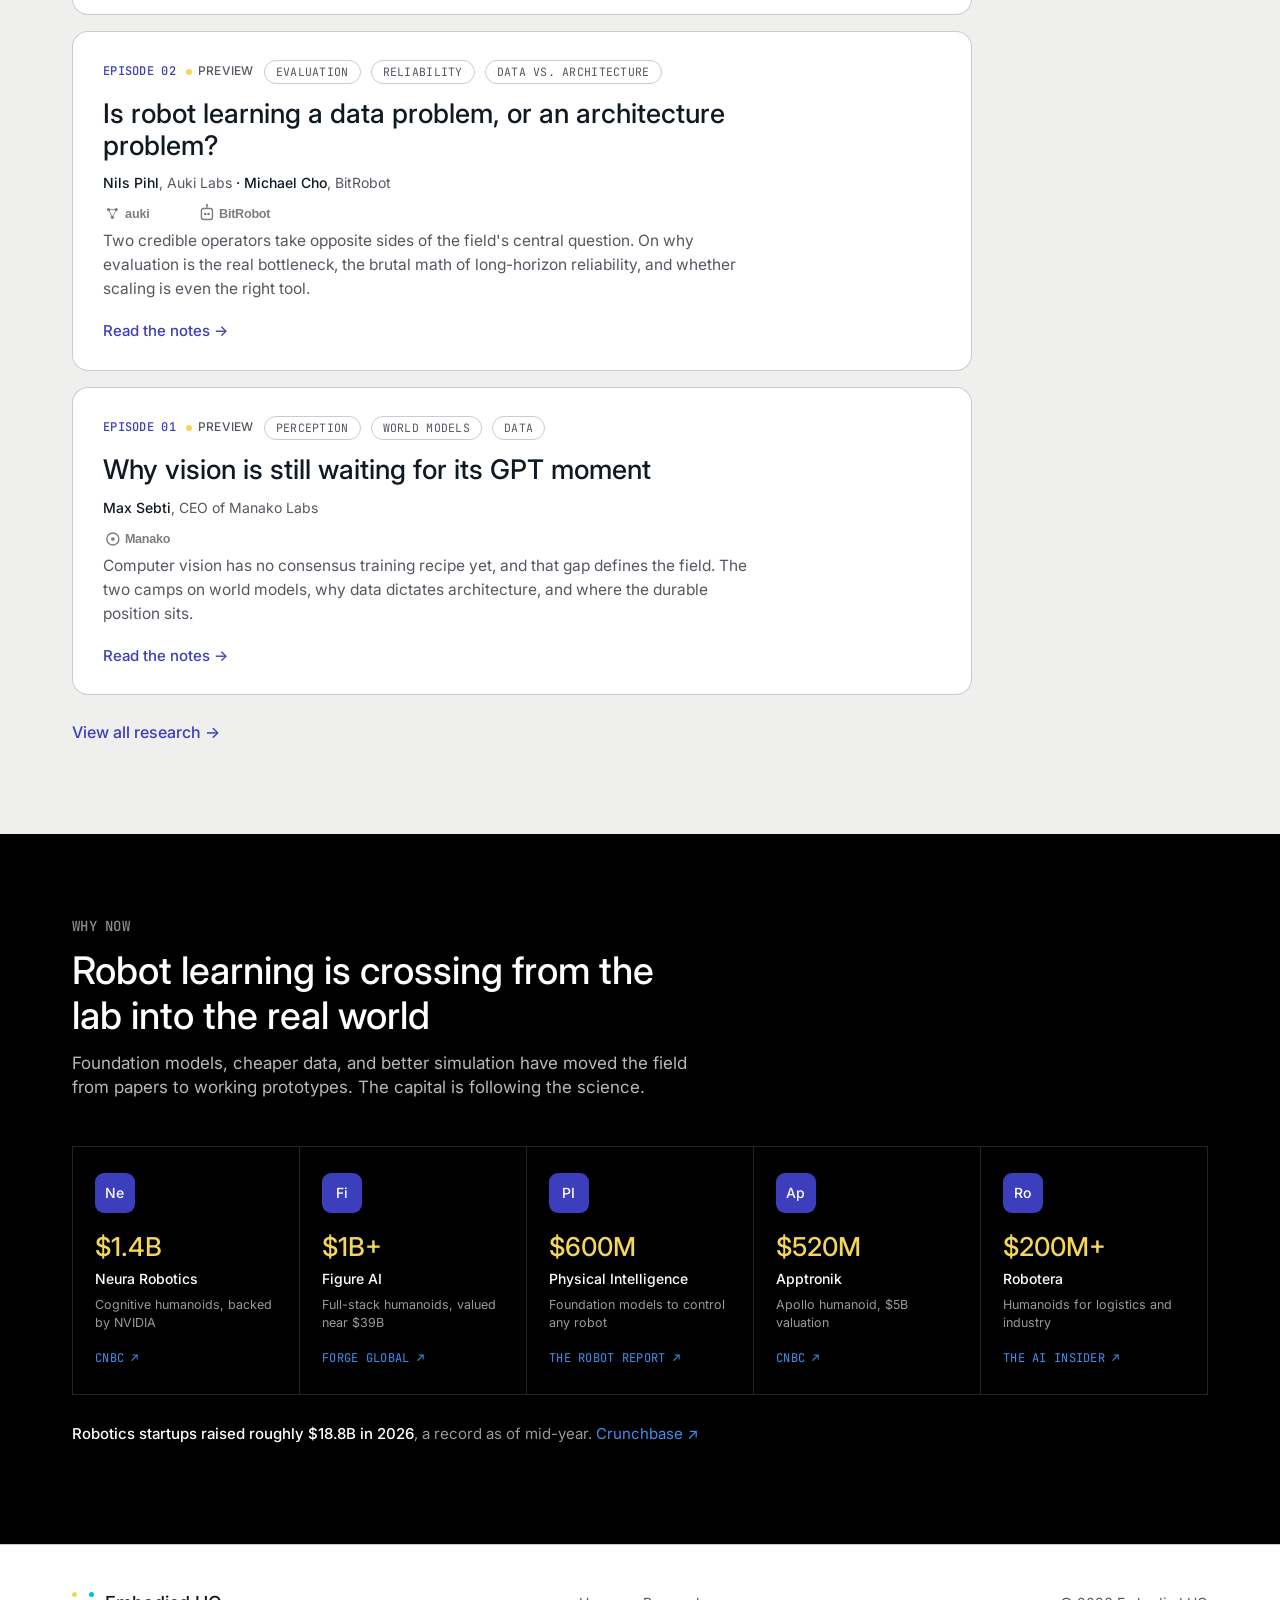
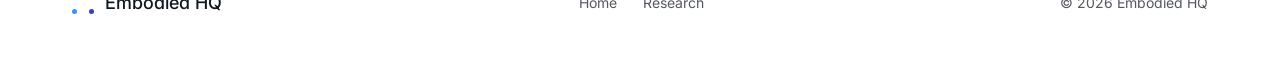
==== commit 5971fd33: "Auto-scrolling logo marquee, real logo assets, guest logos on notes - Constrain memo visualisations " ====
--- a/index.html
+++ b/index.html
@@ -78,26 +78,25 @@
     </div>
   </section>
 
-  <!-- LOGO STRIPS -->
+  <!-- LOGO MARQUEE -->
   <section class="logos" aria-label="Guests and backers">
-    <div class="wrap">
-      <div class="logo-row">
-        <span class="logo-lbl">Guests from</span>
-        <div class="logo-set">
-          <span class="logo-item"><img data-w="Manako" src="https://logo.clearbit.com/manako.ai" alt="Manako" onerror="lg(this)"></span>
-          <span class="logo-item"><img data-w="Auki Labs" src="https://logo.clearbit.com/aukilabs.com" alt="Auki Labs" onerror="lg(this)"></span>
-          <span class="logo-item"><img data-w="BitRobot" src="https://logo.clearbit.com/bitrobot.ai" alt="BitRobot" onerror="lg(this)"></span>
-          <span class="logo-item"><img data-w="Generative Ventures" src="https://logo.clearbit.com/genventures.xyz" alt="Generative Ventures" onerror="lg(this)"></span>
-        </div>
-      </div>
-      <div class="logo-row">
-        <span class="logo-lbl">Backed by</span>
-        <div class="logo-set">
-          <span class="logo-item"><img data-w="Moonrock Capital" src="https://logo.clearbit.com/moonrockcapital.io" alt="Moonrock Capital" onerror="lg(this)"></span>
-          <span class="logo-item"><img data-w="Generative Ventures" src="https://logo.clearbit.com/genventures.xyz" alt="Generative Ventures" onerror="lg(this)"></span>
-          <span class="logo-item"><img data-w="peaq" src="https://logo.clearbit.com/peaq.network" alt="peaq" onerror="lg(this)"></span>
-          <span class="logo-item"><img data-w="Simarena" src="https://logo.clearbit.com/simarena.ai" alt="Simarena" onerror="lg(this)"></span>
-        </div>
+    <div class="wrap"><span class="logo-lbl">Guests and backers</span></div>
+    <div class="marquee">
+      <div class="mtrack">
+        <span class="mlogo"><img src="logos/manako.svg" alt="Manako"></span>
+        <span class="mlogo"><img src="logos/auki.svg" alt="Auki Labs"></span>
+        <span class="mlogo"><img src="logos/bitrobot.svg" alt="BitRobot"></span>
+        <span class="mlogo"><img src="logos/moonrock.svg" alt="Moonrock Capital"></span>
+        <span class="mlogo"><img src="logos/genventures.svg" alt="Generative Ventures"></span>
+        <span class="mlogo"><img src="logos/peaq.svg" alt="peaq"></span>
+        <span class="mlogo"><img src="logos/simarena.svg" alt="Simarena"></span>
+        <span class="mlogo" aria-hidden="true"><img src="logos/manako.svg" alt=""></span>
+        <span class="mlogo" aria-hidden="true"><img src="logos/auki.svg" alt=""></span>
+        <span class="mlogo" aria-hidden="true"><img src="logos/bitrobot.svg" alt=""></span>
+        <span class="mlogo" aria-hidden="true"><img src="logos/moonrock.svg" alt=""></span>
+        <span class="mlogo" aria-hidden="true"><img src="logos/genventures.svg" alt=""></span>
+        <span class="mlogo" aria-hidden="true"><img src="logos/peaq.svg" alt=""></span>
+        <span class="mlogo" aria-hidden="true"><img src="logos/simarena.svg" alt=""></span>
       </div>
     </div>
   </section>
@@ -120,6 +119,7 @@
         </div>
         <h3>Is robotics repeating the AR/VR hype cycle?</h3>
         <div class="meta">Lex Sokolin<span>, Generative Ventures</span></div>
+        <div class="ecard-logos"><img src="logos/genventures.svg" alt="Generative Ventures"></div>
         <p>An investor's caution. Why robotics may repeat the AR/VR hype cycle, why durable value sits in infrastructure and data access rather than the model, and the research openings that remain.</p>
         <span class="rlink">Read the notes →</span>
       </a>
@@ -133,6 +133,7 @@
         </div>
         <h3>Is robot learning a data problem, or an architecture problem?</h3>
         <div class="meta">Nils Pihl<span>, Auki Labs</span> · Michael Cho<span>, BitRobot</span></div>
+        <div class="ecard-logos"><img src="logos/auki.svg" alt="Auki Labs"><img src="logos/bitrobot.svg" alt="BitRobot"></div>
         <p>Two credible operators take opposite sides of the field's central question. On why evaluation is the real bottleneck, the brutal math of long-horizon reliability, and whether scaling is even the right tool.</p>
         <span class="rlink">Read the notes →</span>
       </a>
@@ -146,6 +147,7 @@
         </div>
         <h3>Why vision is still waiting for its GPT moment</h3>
         <div class="meta">Max Sebti<span>, CEO of Manako Labs</span></div>
+        <div class="ecard-logos"><img src="logos/manako.svg" alt="Manako"></div>
         <p>Computer vision has no consensus training recipe yet, and that gap defines the field. The two camps on world models, why data dictates architecture, and where the durable position sits.</p>
         <span class="rlink">Read the notes →</span>
       </a>
--- a/styles.css
+++ b/styles.css
@@ -13,7 +13,7 @@
 .eyebrow{letter-spacing:0.1px;text-transform:none}
 /* memo (reading article) */
 .memo{max-width:940px}
-.memo>p,.memo>.pullquote,.memo h2{max-width:700px}
+.memo>p,.memo>.pullquote,.memo h2,.memo>.viz,.memo>.figure{max-width:700px}
 .memo>p{font-size:17.5px;line-height:1.72;color:var(--text);margin-bottom:22px}
 .memo>p.dek{font-size:21px;line-height:1.5;color:var(--muted);margin-bottom:36px}
 .memo h2{font-family:var(--font);font-size:clamp(23px,3vw,30px);font-weight:500;line-height:1.2;margin:52px 0 16px}
@@ -24,15 +24,22 @@
 .figure figcaption,.fcap{font-family:var(--font);font-size:13.5px;line-height:1.55;color:var(--muted);margin-top:14px;max-width:720px}
 .figure figcaption b,.fcap b{color:var(--text);font-weight:500}
 /* guest + investor logo strip */
-.logos{background:var(--bg);padding:44px 0 8px}
-.logo-row{display:flex;align-items:center;gap:26px;flex-wrap:wrap;padding:16px 0;border-top:1px solid var(--hairline)}
-.logo-lbl{font-size:12px;letter-spacing:0.4px;text-transform:uppercase;color:var(--muted);flex:0 0 96px}
-.logo-set{display:flex;align-items:center;gap:34px;flex-wrap:wrap}
-.logo-item{display:inline-flex;align-items:center;height:30px}
-.logo-item img{height:26px;width:auto;max-width:150px;object-fit:contain;filter:grayscale(1) opacity(0.55);transition:var(--ease)}
-.logo-item:hover img{filter:grayscale(1) opacity(0.9)}
-.logo-txt{font-family:var(--mono);font-size:15px;font-weight:500;color:var(--muted);opacity:0.75}
-@media(max-width:560px){.logo-lbl{flex-basis:100%}.logo-set{gap:22px}}
+.logos{background:var(--bg);padding:40px 0 46px;border-top:1px solid var(--hairline);border-bottom:1px solid var(--hairline)}
+.logo-lbl{display:block;font-size:12px;letter-spacing:0.4px;text-transform:uppercase;color:var(--muted);margin-bottom:24px}
+.marquee{overflow:hidden;position:relative;-webkit-mask-image:linear-gradient(90deg,transparent,#000 7%,#000 93%,transparent);mask-image:linear-gradient(90deg,transparent,#000 7%,#000 93%,transparent)}
+.mtrack{display:flex;align-items:center;width:max-content;animation:marq 40s linear infinite}
+.marquee:hover .mtrack{animation-play-state:paused}
+.mlogo{flex:0 0 auto;padding:0 38px;display:inline-flex;align-items:center}
+.mlogo img{height:30px;width:auto;display:block;filter:grayscale(1);opacity:0.5;transition:opacity .25s ease}
+.mlogo:hover img{opacity:0.92}
+@keyframes marq{from{transform:translateX(0)}to{transform:translateX(-50%)}}
+/* guest company logos on episode pages and cards */
+.guest-logos{display:flex;align-items:center;gap:20px;flex-wrap:wrap;margin-top:16px}
+.guest-logos img{height:26px;width:auto;filter:brightness(0) invert(1);opacity:0.72}
+.ecard-logos{display:flex;align-items:center;gap:18px;flex-wrap:wrap;margin:2px 0 4px}
+.ecard-logos img{height:22px;width:auto;filter:grayscale(1);opacity:0.55;transition:opacity .25s ease}
+.ecard:hover .ecard-logos img{opacity:0.85}
+@media(prefers-reduced-motion:reduce){.mtrack{animation:none;flex-wrap:wrap;justify-content:center;gap:14px 0}}
 *{margin:0;padding:0;box-sizing:border-box}
 html{scroll-behavior:smooth}
 body{font-family:var(--font);font-weight:400;color:var(--text);background:var(--bg);font-size:16px;line-height:1.41;-webkit-font-smoothing:antialiased}
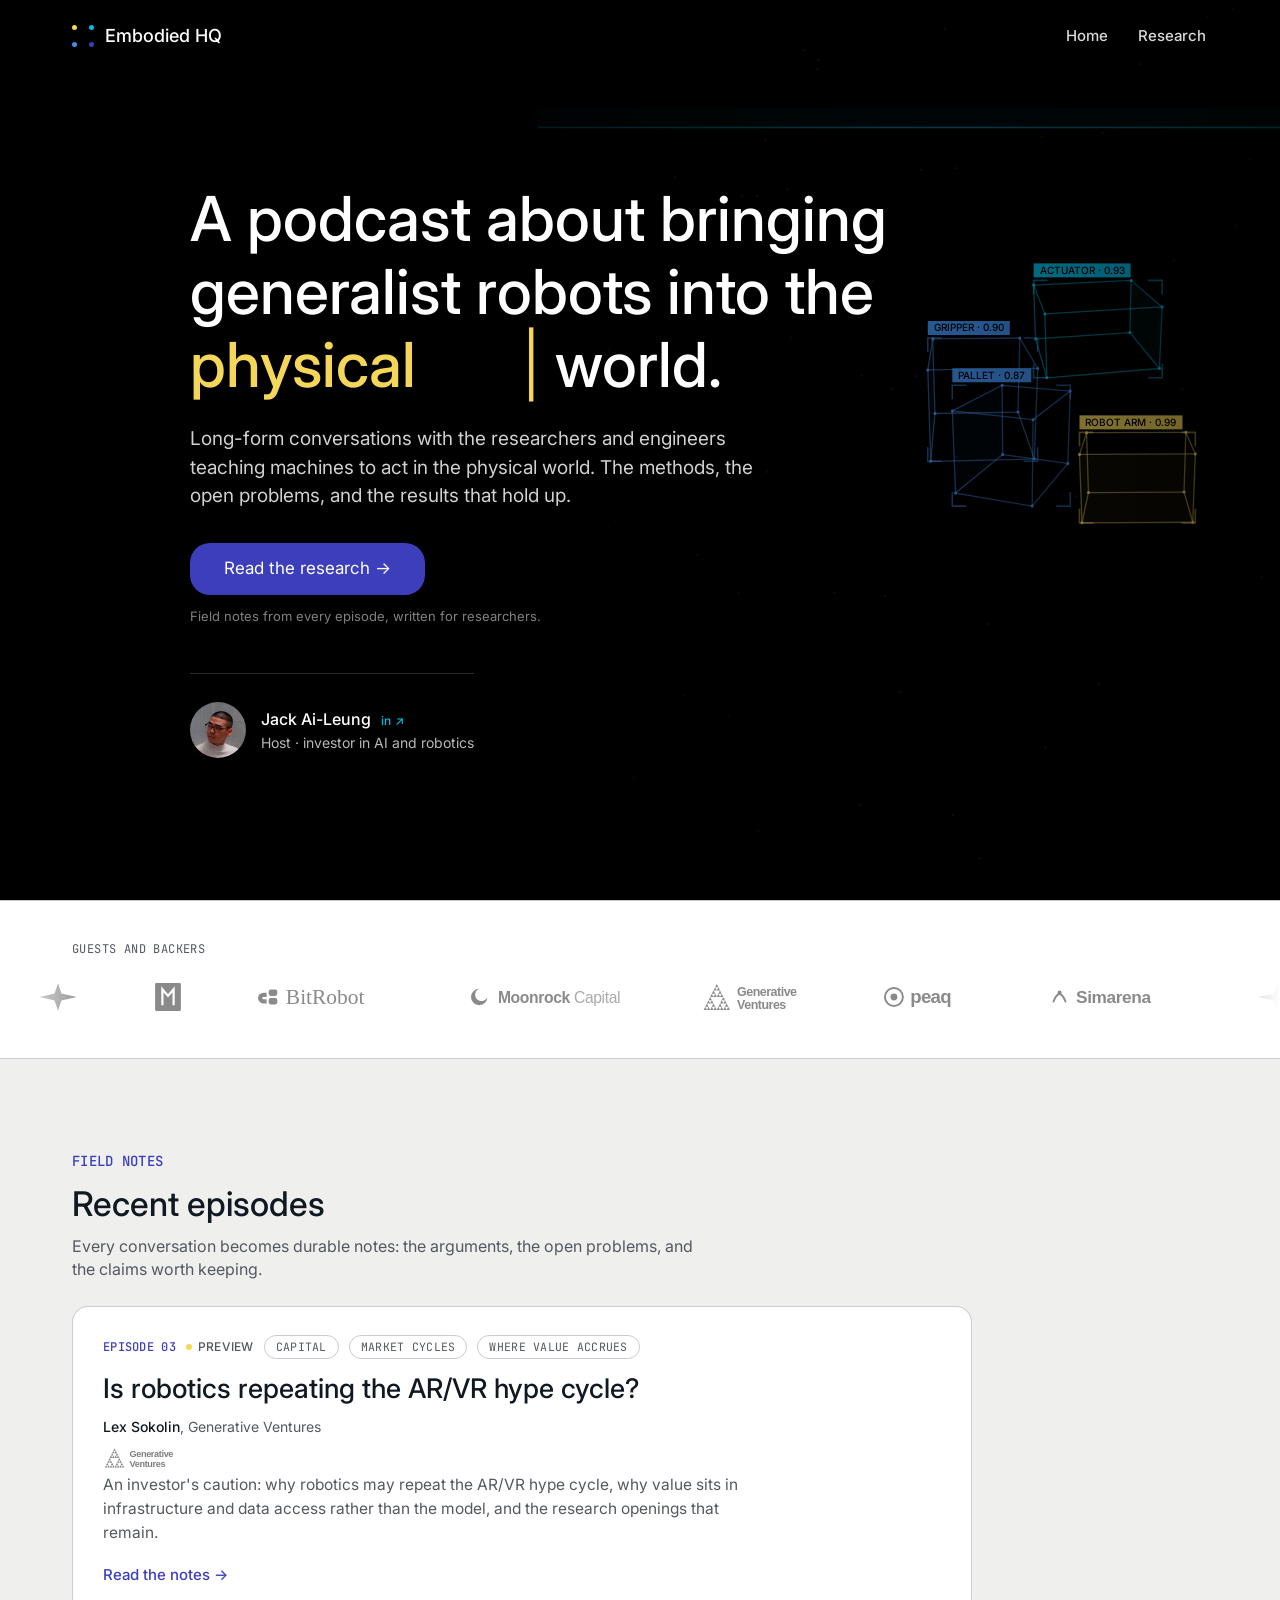
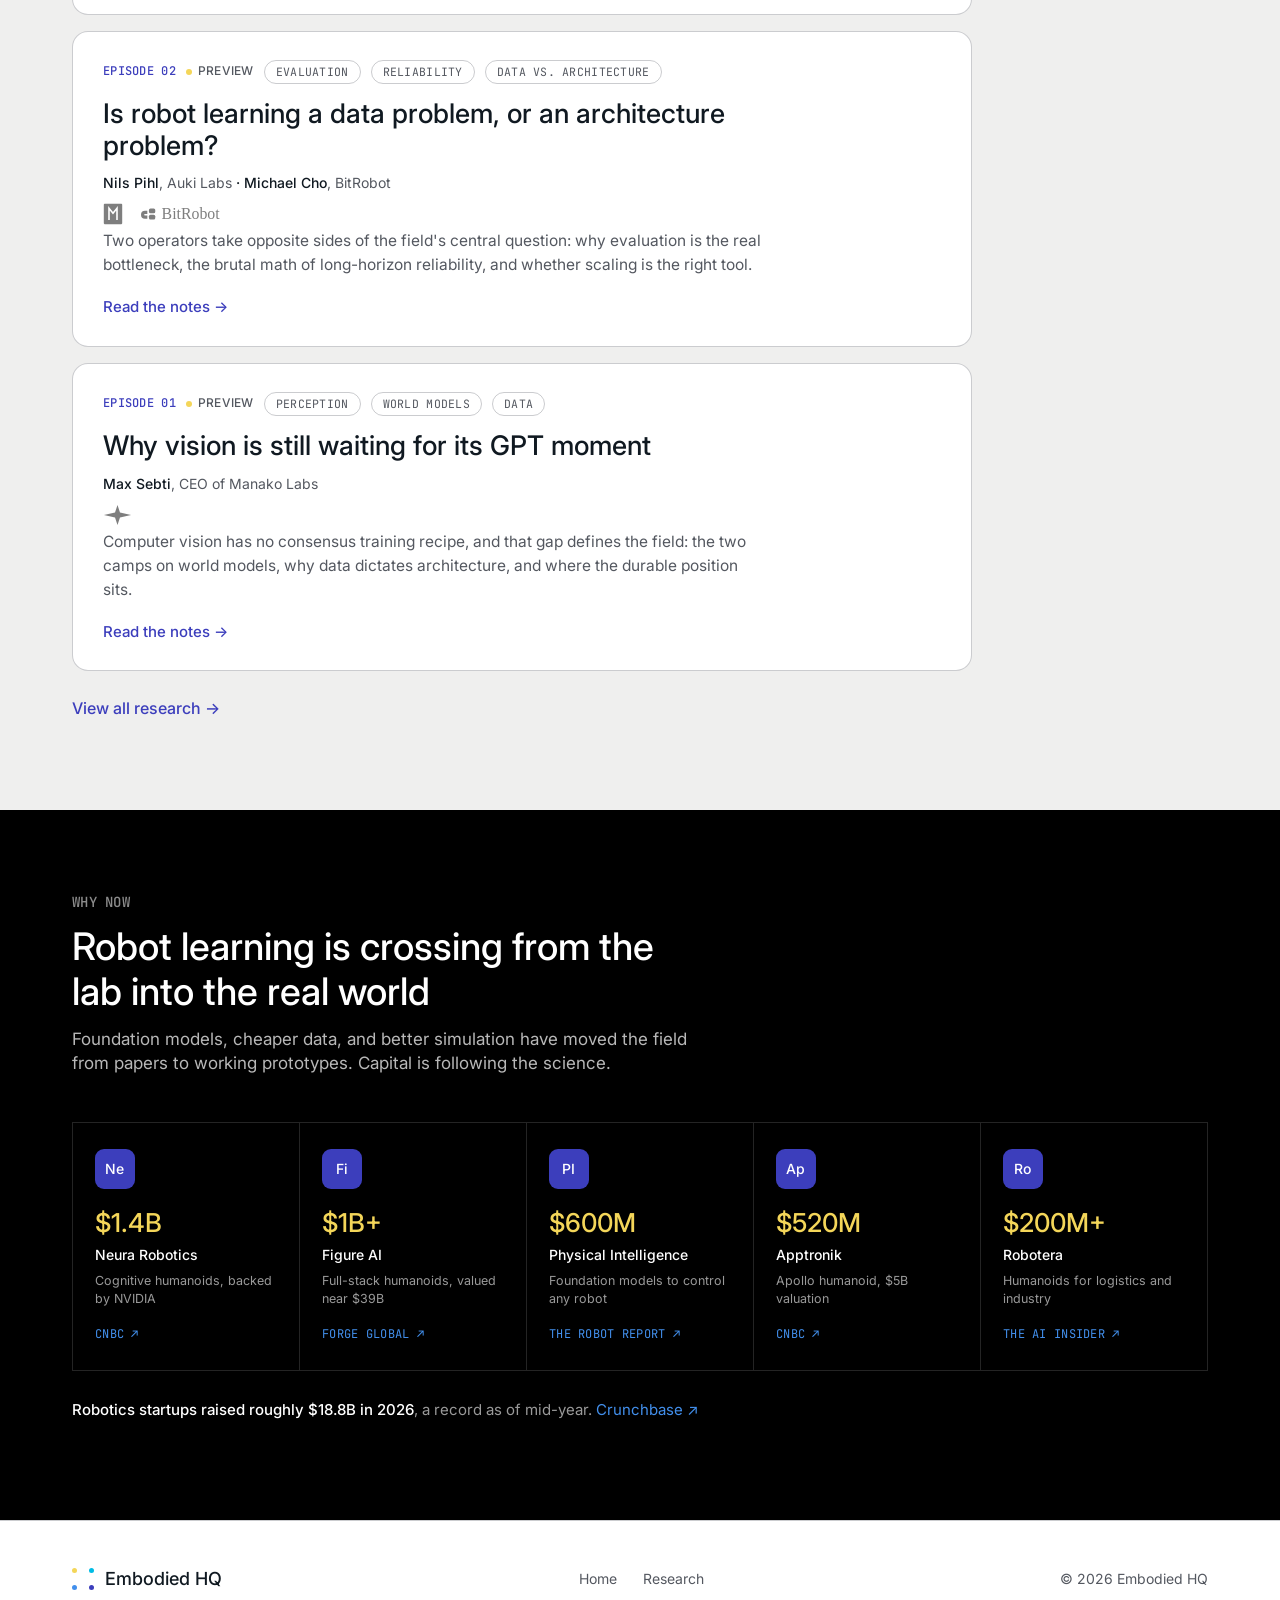
==== commit 184c396a: "Simplify: ruthless copy trim across all pages, cleaner episode header - Per-page editorial pass scor" ====
--- a/index.html
+++ b/index.html
@@ -63,7 +63,7 @@
     <div class="veil"></div>
     <div class="wrap hero-inner">
       <h1>A podcast about bringing generalist robots into the <span class="rot" id="rot">real</span><span class="cursor">|</span> world.</h1>
-      <p class="lede">Long-form conversations with the researchers and engineers teaching machines to act in the physical world. We get into the methods, the open problems, and the results that hold up.</p>
+      <p class="lede">Long-form conversations with the researchers and engineers teaching machines to act in the physical world. The methods, the open problems, and the results that hold up.</p>
       <div class="hero-cta">
         <a class="btn btn-lg" href="research.html">Read the research →</a>
       </div>
@@ -107,7 +107,7 @@
       <div class="kicker reveal">
         <span class="eyebrow accent">Field notes</span>
         <h2>Recent episodes</h2>
-        <p>Every conversation becomes a set of durable notes: the arguments, the open problems, and the claims worth keeping.</p>
+        <p>Every conversation becomes durable notes: the arguments, the open problems, and the claims worth keeping.</p>
       </div>
       <a class="ecard reveal" href="episode-03.html">
         <div class="top">
@@ -120,7 +120,7 @@
         <h3>Is robotics repeating the AR/VR hype cycle?</h3>
         <div class="meta">Lex Sokolin<span>, Generative Ventures</span></div>
         <div class="ecard-logos"><img src="logos/genventures.svg" alt="Generative Ventures"></div>
-        <p>An investor's caution. Why robotics may repeat the AR/VR hype cycle, why durable value sits in infrastructure and data access rather than the model, and the research openings that remain.</p>
+        <p>An investor's caution: why robotics may repeat the AR/VR hype cycle, why value sits in infrastructure and data access rather than the model, and the research openings that remain.</p>
         <span class="rlink">Read the notes →</span>
       </a>
       <a class="ecard reveal" href="episode-02.html">
@@ -134,7 +134,7 @@
         <h3>Is robot learning a data problem, or an architecture problem?</h3>
         <div class="meta">Nils Pihl<span>, Auki Labs</span> · Michael Cho<span>, BitRobot</span></div>
         <div class="ecard-logos"><img src="logos/auki.svg" alt="Auki Labs"><img src="logos/bitrobot.svg" alt="BitRobot"></div>
-        <p>Two credible operators take opposite sides of the field's central question. On why evaluation is the real bottleneck, the brutal math of long-horizon reliability, and whether scaling is even the right tool.</p>
+        <p>Two operators take opposite sides of the field's central question: why evaluation is the real bottleneck, the brutal math of long-horizon reliability, and whether scaling is the right tool.</p>
         <span class="rlink">Read the notes →</span>
       </a>
       <a class="ecard reveal" href="episode-01.html">
@@ -148,7 +148,7 @@
         <h3>Why vision is still waiting for its GPT moment</h3>
         <div class="meta">Max Sebti<span>, CEO of Manako Labs</span></div>
         <div class="ecard-logos"><img src="logos/manako.svg" alt="Manako"></div>
-        <p>Computer vision has no consensus training recipe yet, and that gap defines the field. The two camps on world models, why data dictates architecture, and where the durable position sits.</p>
+        <p>Computer vision has no consensus training recipe, and that gap defines the field: the two camps on world models, why data dictates architecture, and where the durable position sits.</p>
         <span class="rlink">Read the notes →</span>
       </a>
       <a class="rlink reveal" href="research.html" style="display:inline-block;margin-top:10px;font-size:16px">View all research →</a>
@@ -161,7 +161,7 @@
       <div class="head-row reveal">
         <span class="eyebrow dim">Why now</span>
         <h2>Robot learning is crossing from the lab into the real world</h2>
-        <p>Foundation models, cheaper data, and better simulation have moved the field from papers to working prototypes. The capital is following the science.</p>
+        <p>Foundation models, cheaper data, and better simulation have moved the field from papers to working prototypes. Capital is following the science.</p>
       </div>
       <div class="heads">
         <a class="head reveal" href="https://www.cnbc.com/2026/06/10/neura-robotics-funding-ai-humanoid-robots.html" target="_blank" rel="noopener">
--- a/styles.css
+++ b/styles.css
@@ -34,8 +34,8 @@
 .mlogo:hover img{opacity:0.92}
 @keyframes marq{from{transform:translateX(0)}to{transform:translateX(-50%)}}
 /* guest company logos on episode pages and cards */
-.guest-logos{display:flex;align-items:center;gap:20px;flex-wrap:wrap;margin-top:16px}
-.guest-logos img{height:26px;width:auto;filter:brightness(0) invert(1);opacity:0.72}
+.guest-logos{display:flex;align-items:center;gap:12px;flex-wrap:wrap;margin-top:18px}
+.guest-logos img{height:22px;width:auto;padding:9px 12px;background:#fff;border-radius:9px;box-shadow:0 1px 3px rgba(0,0,0,0.25)}
 .ecard-logos{display:flex;align-items:center;gap:18px;flex-wrap:wrap;margin:2px 0 4px}
 .ecard-logos img{height:22px;width:auto;filter:grayscale(1);opacity:0.55;transition:opacity .25s ease}
 .ecard:hover .ecard-logos img{opacity:0.85}
